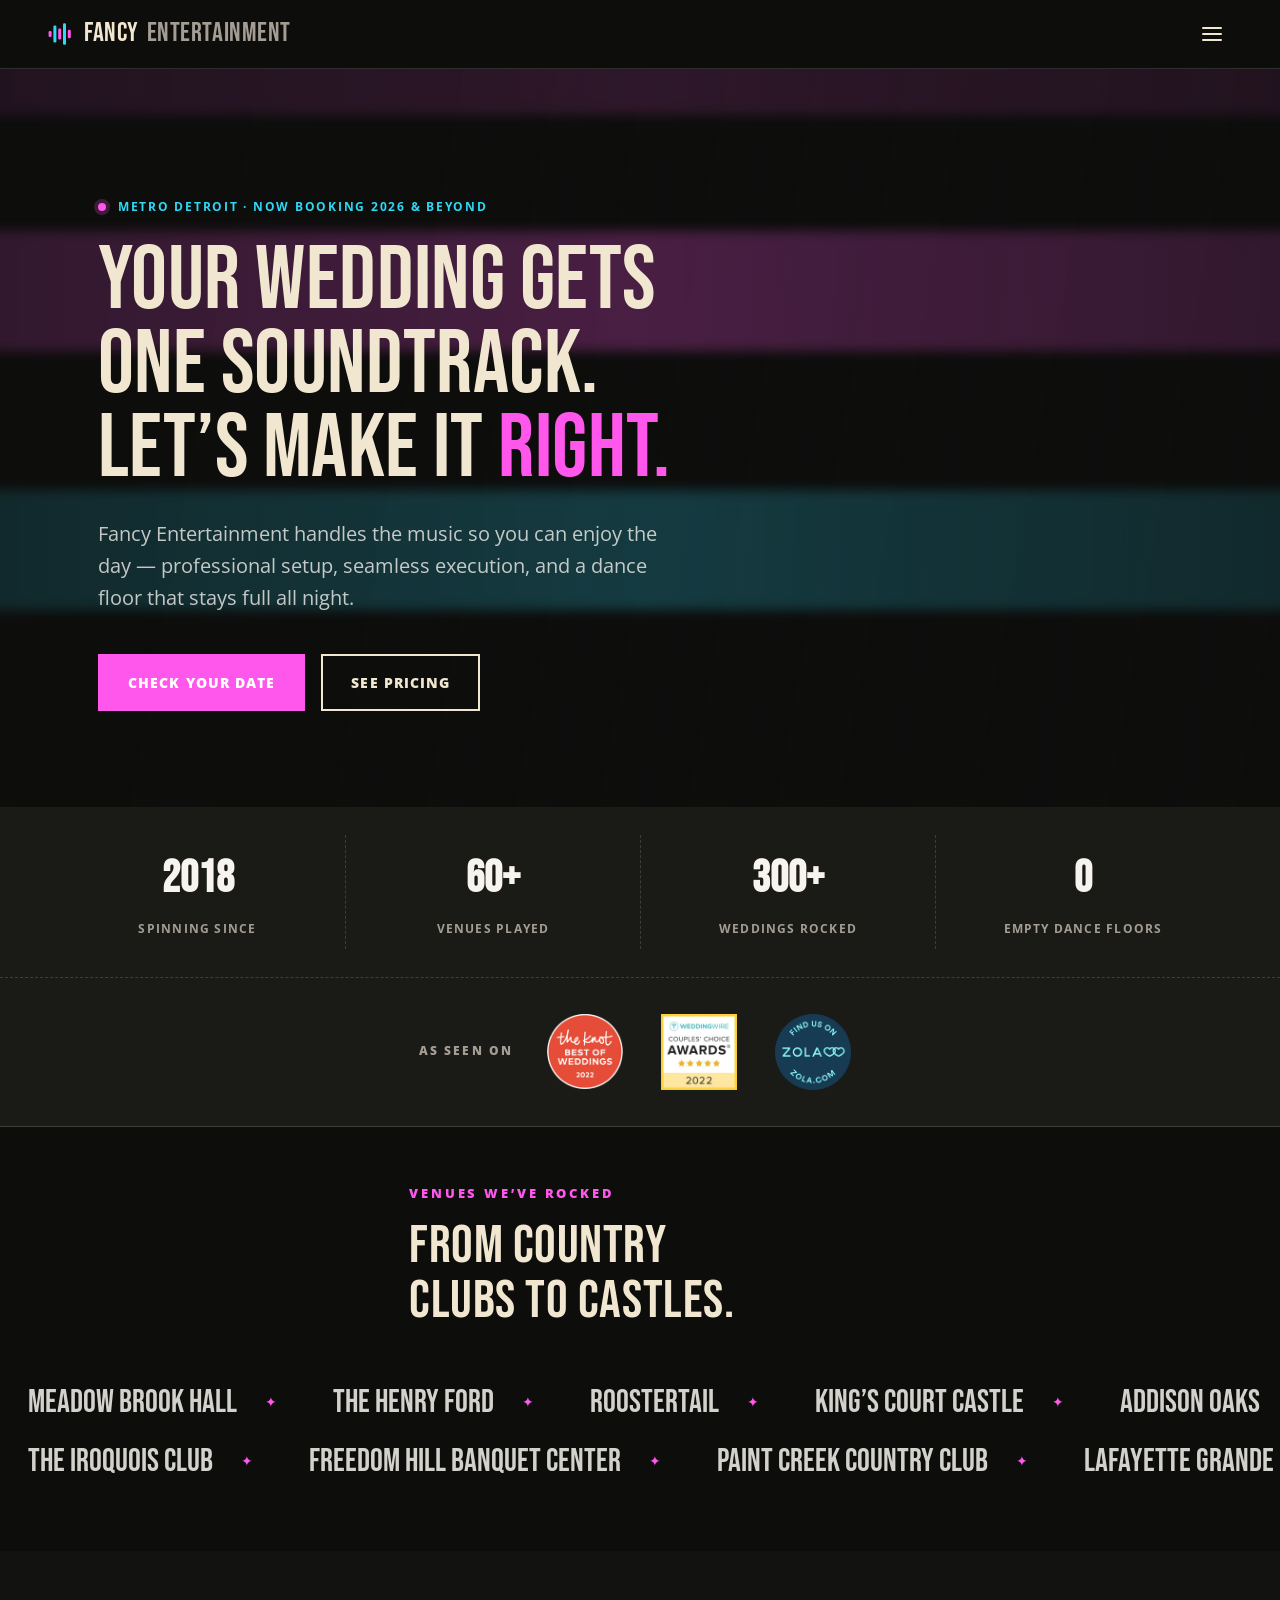
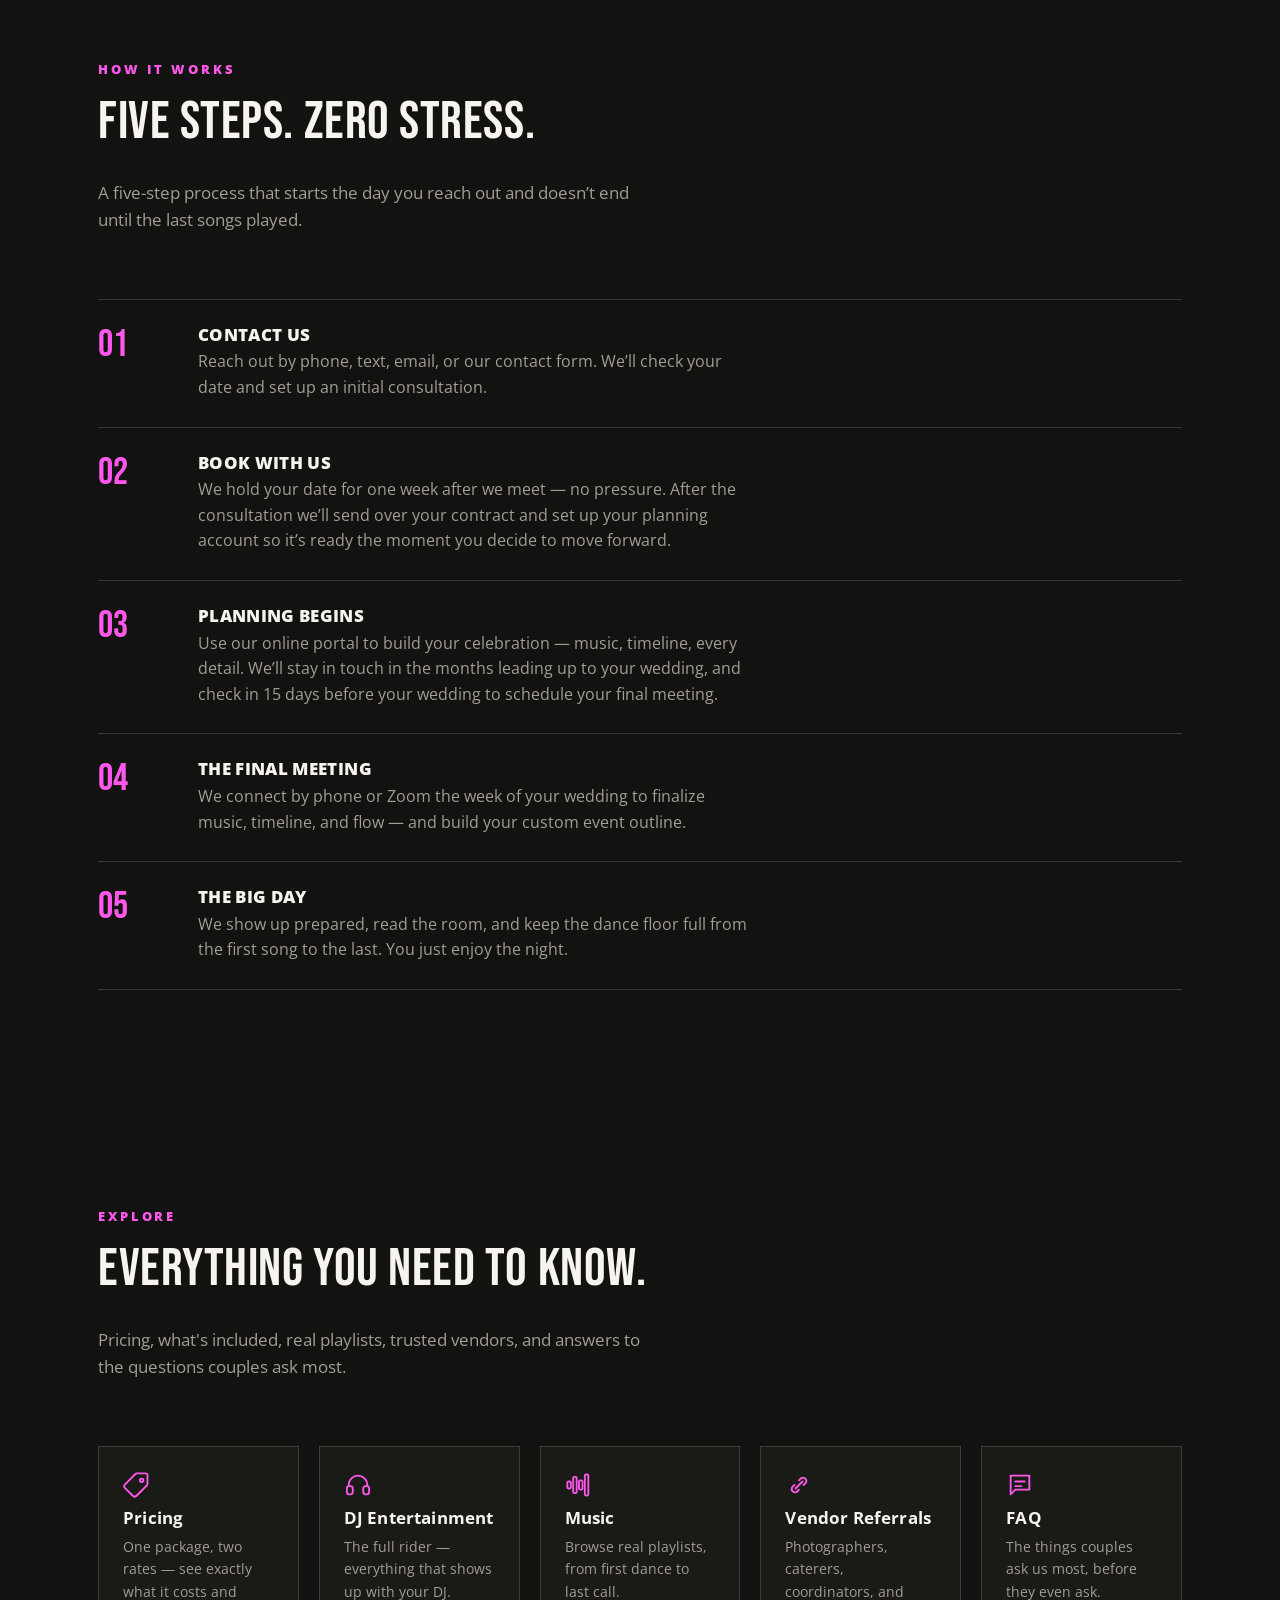
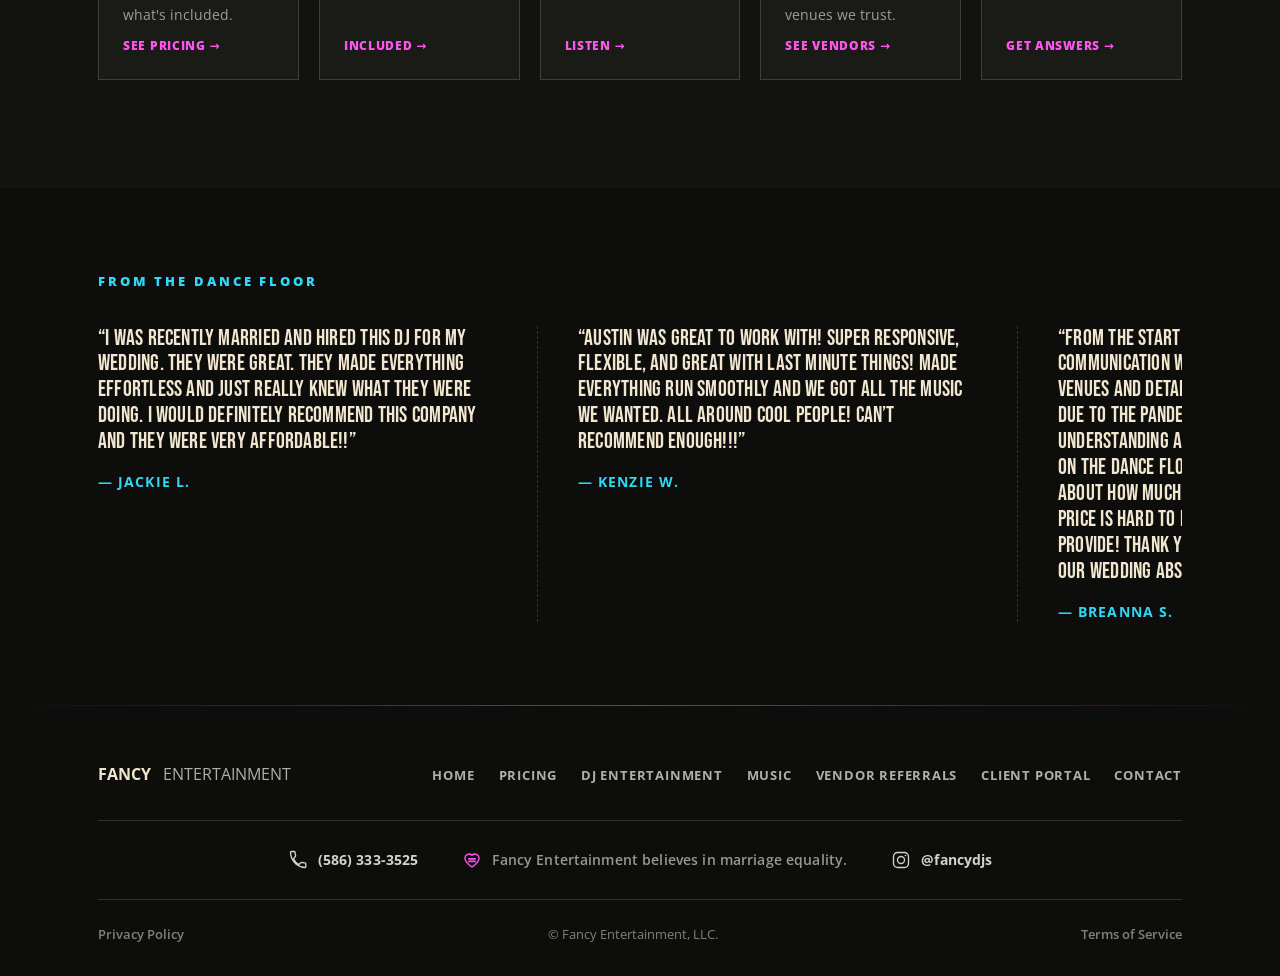
==== index.html @ b8f4b3f5 "Preload the two fonts needed for first paint PageSpeed's network dependency tree showed all 5 self-h" ====
<!DOCTYPE html>
<html lang="en">
<head>
<meta charset="UTF-8">
<meta name="viewport" content="width=device-width, initial-scale=1.0">
<title>Fancy Entertainment | Wedding DJ &amp; MC — Metro Detroit</title>
<meta name="description" content="Fancy Entertainment is a Metro Detroit wedding DJ and MC service. Insured, professional, one all-inclusive package — DJ/MC, sound, lighting, and online planning tools for your reception.">
<link rel="canonical" href="https://www.fancydjs.com/">
<link rel="icon" href="/favicon.svg" type="image/svg+xml">
<link rel="icon" href="/favicon.ico" sizes="any">
<link rel="apple-touch-icon" href="/apple-touch-icon.png">
<link rel="preload" as="font" type="font/woff2" href="/fonts/bebas-neue-400.woff2" crossorigin>
<link rel="preload" as="font" type="font/woff2" href="/fonts/open-sans-400.woff2" crossorigin>
<style>@font-face {
    font-family: 'Bebas Neue';
    font-style: normal;
    font-weight: 400;
    font-display: swap;
    src: url(/fonts/bebas-neue-400.woff2) format('woff2');
  }
  @font-face {
    font-family: 'Open Sans';
    font-style: normal;
    font-weight: 400;
    font-display: swap;
    src: url(/fonts/open-sans-400.woff2) format('woff2');
  }
  @font-face {
    font-family: 'Open Sans';
    font-style: normal;
    font-weight: 600;
    font-display: swap;
    src: url(/fonts/open-sans-600.woff2) format('woff2');
  }
  @font-face {
    font-family: 'Open Sans';
    font-style: normal;
    font-weight: 700;
    font-display: swap;
    src: url(/fonts/open-sans-700.woff2) format('woff2');
  }
  @font-face {
    font-family: 'Open Sans';
    font-style: normal;
    font-weight: 800;
    font-display: swap;
    src: url(/fonts/open-sans-800.woff2) format('woff2');
  }

  :root {
    --ink: #0d0d0c;
    --paper: #f1e6cf;
    --magenta: #ff57eb;
    --magenta-deep: #c81fb0;
    --cyan: #2fd8f5;
    --gray: #8f8a82;

    --bg: #121210;
    --bg-raised: #1a1a17;
    --fg: #f7f4ef;
    --fg-muted: #a39d94;
    --line: rgba(247,244,239,0.14);
    --card-bg: #1a1a17;
    --card-line: rgba(247,244,239,0.16);
    --tick-fg: rgba(247,244,239,0.07);

    --nav-bg: var(--ink);
    --nav-fg: var(--paper);
    --hero-bg: var(--ink);
    --hero-fg: var(--paper);

    --font-display: 'Bebas Neue', 'Arial Narrow', sans-serif;
    --font-body: 'Open Sans', system-ui, sans-serif;
  }

  * { box-sizing: border-box; }
  html, body { margin: 0; padding: 0; }
  .skip-link {
    position: absolute;
    left: -9999px;
    top: 0;
    background: var(--magenta);
    color: var(--ink);
    padding: 12px 20px;
    z-index: 999;
    font-weight: 700;
    font-size: 0.9rem;
    text-decoration: none;
  }
  .skip-link:focus {
    left: 16px;
    top: 16px;
  }
  body {
    background: var(--bg);
    color: var(--fg);
    font-family: var(--font-body);
    font-size: 16px;
    line-height: 1.6;
    -webkit-font-smoothing: antialiased;
    overflow-x: hidden;
  }
  img { max-width: 100%; display: block; }
  a { color: inherit; }
  .wrap {
    max-width: 1180px;
    margin: 0 auto;
    padding: 0 clamp(20px, 5vw, 48px);
  }
  h1, h2, h3 {
    font-family: var(--font-display);
    font-weight: 400;
    line-height: 1.02;
    letter-spacing: 0.01em;
    text-wrap: balance;
    margin: 0;
  }
  .accent {
    color: var(--magenta);
  }
  .eyebrow {
    font-family: var(--font-body);
    font-weight: 800;
    font-size: 0.82rem;
    letter-spacing: 0.22em;
    text-transform: uppercase;
    color: var(--magenta);
  }
  .eyebrow.cyan { color: var(--cyan); }
  button, .btn {
    font-family: var(--font-body);
    cursor: pointer;
  }
  .btn {
    display: inline-flex;
    align-items: center;
    justify-content: center;
    text-align: center;
    gap: 10px;
    font-weight: 800;
    font-size: 0.85rem;
    letter-spacing: 0.08em;
    text-transform: uppercase;
    text-decoration: none;
    padding: 16px 28px;
    border: 2px solid transparent;
    transition: transform 0.15s ease, background 0.15s ease, color 0.15s ease, border-color .15s ease;
  }
  .btn:focus-visible { outline: 3px solid var(--cyan); outline-offset: 3px; }
  a:focus-visible, summary:focus-visible, button:focus-visible { outline: 2px solid var(--cyan); outline-offset: 3px; border-radius: 3px; }
  .btn-solid {
    background: var(--magenta);
    color: #ffffff;
  }
  .btn-solid:hover { transform: translateY(-2px); background: var(--magenta-deep); }
  .btn-outline {
    background: transparent;
    color: var(--hero-fg);
    border-color: currentColor;
  }
  .btn-outline:hover { transform: translateY(-2px); background: var(--hero-fg); color: var(--hero-bg); }

  /* ---------- NAV ---------- */
  header.site-nav {
    position: sticky;
    top: 0;
    z-index: 50;
    background: var(--nav-bg);
    color: var(--nav-fg);
    border-bottom: 1px solid rgba(247,244,239,0.14);
  }
  .nav-inner {
    display: flex;
    align-items: center;
    justify-content: space-between;
    padding: 14px clamp(20px, 5vw, 48px);
    gap: 24px;
  }
  .logo {
    display: flex;
    align-items: center;
    gap: 12px;
    text-decoration: none;
  }
  .logo-wave { width: 24px; height: 24px; flex: none; }
  .logo-text {
    display: inline-flex;
    align-items: baseline;
    white-space: nowrap;
    font-family: var(--font-display);
    font-size: 1.7rem;
    letter-spacing: 0.02em;
    color: var(--paper);
    line-height: 1;
  }
  .logo-sub {
    font-family: var(--font-display);
    font-size: 1.7rem;
    letter-spacing: 0.02em;
    color: var(--fg-muted);
    margin-left: 8px;
  }
  .nav-links {
    display: flex;
    gap: 28px;
    list-style: none;
    margin: 0;
    padding: 0;
  }
  .nav-links a {
    display: block;
    text-align: center;
    font-size: 0.78rem;
    font-weight: 700;
    letter-spacing: 0.1em;
    text-transform: uppercase;
    text-decoration: none;
    opacity: 0.82;
    position: relative;
    padding-bottom: 4px;
  }
  .nav-links a:hover { opacity: 1; }
  .nav-links a::after {
    content: "";
    position: absolute;
    left: 0; right: 100%; bottom: -2px;
    height: 2px;
    background: var(--magenta);
    transition: right .2s ease;
  }
  .nav-links a:hover::after { right: 0; }
  .nav-links a.active { color: var(--magenta); opacity: 1; }
  .nav-links a.active::after { right: 0; }
  .nav-cta { display: none; }
  @media (min-width: 1360px) { .nav-cta { display: inline-flex; } }
  .nav-links { display: none; }
  @media (min-width: 1360px) { .nav-links { display: flex; } }

  .mobile-nav { }
  @media (min-width: 1360px) { .mobile-nav { display: none; } }
  .mobile-nav-toggle {
    display: flex;
    align-items: center;
    justify-content: center;
    width: 40px;
    height: 40px;
    cursor: pointer;
    list-style: none;
    color: var(--nav-fg);
  }
  .mobile-nav-toggle::-webkit-details-marker { display: none; }
  .mobile-nav-toggle svg { width: 24px; height: 24px; }
  .mobile-nav-panel {
    position: absolute;
    top: calc(100% + 1px);
    right: 0;
    left: 0;
    background: var(--ink);
    border-bottom: 1px solid rgba(247,244,239,0.14);
    padding: 8px clamp(20px, 5vw, 48px) 24px;
    display: flex;
    flex-direction: column;
    gap: 4px;
  }
  .mobile-nav-panel ul {
    list-style: none;
    margin: 0;
    padding: 0;
    display: flex;
    flex-direction: column;
  }
  .mobile-nav-panel li a {
    display: block;
    padding: 14px 0;
    font-size: 0.9rem;
    font-weight: 700;
    letter-spacing: 0.06em;
    text-transform: uppercase;
    text-decoration: none;
    color: var(--paper);
    border-bottom: 1px solid rgba(247,244,239,0.1);
  }
  .mobile-nav-panel li a.active { color: var(--magenta); }
  .mobile-nav-panel .btn { margin-top: 16px; align-self: flex-start; }


  /* ---------- HERO ---------- */
  .hero {
    position: relative;
    background: var(--hero-bg);
    color: var(--hero-fg);
    overflow: hidden;
    padding: clamp(64px, 12vw, 128px) 0 clamp(56px, 9vw, 96px);
  }
  .hero-media {
    position: absolute;
    inset: 0;
    z-index: 0;
    overflow: hidden;
  }
  .hero-media video {
    width: 100%;
    height: 100%;
    object-fit: cover;
    filter: saturate(0.85) brightness(0.72);
  }
  .hero-scrim {
    position: absolute;
    inset: 0;
    background:
      linear-gradient(100deg, rgba(13,13,12,0.94) 8%, rgba(13,13,12,0.8) 34%, rgba(13,13,12,0.4) 66%, rgba(13,13,12,0.68) 100%),
      linear-gradient(0deg, rgba(13,13,12,0.75), transparent 40%);
  }
  .beam-field {
    position: absolute;
    inset: -20% -10%;
    pointer-events: none;
    z-index: 1;
    opacity: 0.45;
  }
  .beam {
    position: absolute;
    width: 220%;
    height: 120px;
    left: -60%;
    top: 30%;
    filter: blur(6px);
    mix-blend-mode: screen;
    transform-origin: center;
  }
  .beam.b1 {
    background: linear-gradient(90deg, transparent, rgba(255,87,235,0.55), transparent);
    animation: sweep1 14s ease-in-out infinite;
  }
  .beam.b2 {
    top: 55%;
    background: linear-gradient(90deg, transparent, rgba(47,216,245,0.5), transparent);
    animation: sweep2 18s ease-in-out infinite;
  }
  .beam.b3 {
    top: 10%;
    height: 90px;
    background: linear-gradient(90deg, transparent, rgba(255,87,235,0.3), transparent);
    animation: sweep1 22s ease-in-out infinite reverse;
  }
  @keyframes sweep1 {
    0%, 100% { transform: rotate(-8deg) translateY(0); }
    50% { transform: rotate(6deg) translateY(30px); }
  }
  @keyframes sweep2 {
    0%, 100% { transform: rotate(10deg) translateY(0); }
    50% { transform: rotate(-6deg) translateY(-24px); }
  }
  @media (prefers-reduced-motion: reduce) {
    .beam { animation: none !important; }
  }
  .hero-inner { position: relative; z-index: 2; }
  .hero-kicker {
    display: flex;
    align-items: center;
    gap: 12px;
    margin-bottom: 22px;
    font-size: 0.78rem;
    font-weight: 700;
    letter-spacing: 0.14em;
    text-transform: uppercase;
    color: var(--cyan);
  }
  .hero-kicker .dot {
    width: 8px; height: 8px; border-radius: 50%;
    background: var(--magenta);
    box-shadow: 0 0 0 4px rgba(255,87,235,0.2);
  }
  .hero h1 {
    font-size: clamp(2.6rem, 7vw, 5.6rem);
    line-height: 0.94;
    max-width: 19ch;
    letter-spacing: 0.005em;
  }
  .hero p.lede {
    max-width: 52ch;
    margin-top: 26px;
    font-size: clamp(1.05rem, 2vw, 1.25rem);
    color: rgba(247,244,239,0.78);
  }
  .hero-byline {
    margin-top: 18px;
    font-size: 0.95rem;
    color: rgba(247,244,239,0.6);
  }
  .hero-actions {
    display: flex;
    flex-wrap: wrap;
    gap: 16px;
    margin-top: 40px;
  }

  /* ---------- TICKET STAT STRIP ---------- */
  .stat-strip {
    background: var(--card-bg);
    border-bottom: 1px dashed var(--card-line);
  }
  .stat-row {
    display: grid;
    grid-template-columns: repeat(4, 1fr);
    padding: 28px 0;
  }
  @media (max-width: 640px) {
    .stat-row { grid-template-columns: repeat(2, 1fr); row-gap: 24px; }
    .stat:nth-child(odd) { border-left: none; }
    .stat:nth-child(even) { border-left: 1px dashed var(--card-line); }
  }
  .stat {
    padding: 8px 24px;
    border-left: 1px dashed var(--card-line);
    text-align: center;
  }
  .stat:first-child { border-left: none; }
  .stat b {
    display: block;
    font-family: var(--font-display);
    font-size: clamp(2rem, 4vw, 2.8rem);
    color: var(--fg);
  }
  .stat span {
    font-size: 0.76rem;
    letter-spacing: 0.1em;
    text-transform: uppercase;
    color: var(--fg-muted);
    font-weight: 700;
  }

  .as-seen-on { background: var(--bg-raised, var(--bg)); border-bottom: 1px solid var(--card-line); }
  .aso-inner {
    display: flex;
    flex-wrap: wrap;
    align-items: center;
    justify-content: center;
    gap: 24px;
    padding: 26px 0;
  }
  .aso-label {
    font-size: 0.72rem;
    font-weight: 800;
    letter-spacing: 0.18em;
    text-transform: uppercase;
    color: var(--fg-muted);
  }
  .aso-badges { display: flex; align-items: center; gap: 18px; flex-wrap: wrap; }
  .badge-slot {
    width: 96px;
    height: 96px;
    border-radius: 10px;
    display: flex;
    align-items: center;
    justify-content: center;
    text-align: center;
    padding: 10px;
    overflow: hidden;
  }
  .badge-slot span {
    font-size: 0.62rem;
    line-height: 1.35;
    font-weight: 700;
    letter-spacing: 0.02em;
    text-transform: uppercase;
    color: var(--fg-muted);
  }
  .badge-slot img { max-width: 100%; max-height: 100%; object-fit: contain; }
  .badge-slot-round { border-radius: 50%; }

  /* ---------- SECTION GENERIC ---------- */
  section { padding: clamp(64px, 10vw, 108px) 0; }
  .section-head {
    display: flex;
    flex-direction: column;
    gap: 14px;
    max-width: 62ch;
    margin-bottom: 48px;
  }
  .section-head h2 {
    font-size: clamp(2.2rem, 5vw, 3.4rem);
  }
  .section-head p { color: var(--fg-muted); font-size: 1.05rem; max-width: 55ch; }

  /* ---------- RIDER / INCLUDED ---------- */
  .rider {
    background: var(--bg-raised, var(--bg));
  }
  .theme-cards {
    display: grid;
    grid-template-columns: 1fr 1fr;
    gap: 20px;
  }
  @media (max-width: 640px) {
    .theme-cards { grid-template-columns: 1fr; }
  }
  .theme-card {
    background: var(--card-bg);
    border: 1px solid var(--card-line);
    padding: 28px;
  }
  .theme-card .tc-label {
    display: block;
    font-size: 0.75rem;
    letter-spacing: 0.12em;
    text-transform: uppercase;
    color: var(--fg-muted);
    font-weight: 700;
    margin-bottom: 18px;
  }
  .theme-card ul { list-style: none; margin: 0; padding: 0; display: flex; flex-direction: column; gap: 20px; }
  .theme-card li { display: flex; gap: 14px; }
  .theme-card li svg { flex: none; width: 22px; height: 22px; color: var(--magenta); margin-top: 2px; }
  .theme-card li h4 { font-size: 0.95rem; font-weight: 700; margin: 0 0 4px; color: var(--fg); font-family: var(--font-body); }
  .theme-card li p { font-size: 0.85rem; color: var(--fg-muted); margin: 0; line-height: 1.5; }

  /* ---------- VENDOR DIRECTORY ---------- */
  .vendor-directory {
    border-top: 1px solid var(--card-line);
  }
  .vd-row {
    display: grid;
    grid-template-columns: 1fr;
    gap: 10px;
    padding: 22px 0;
    border-bottom: 1px solid var(--card-line);
  }
  @media (min-width: 640px) {
    .vd-row { grid-template-columns: 200px 1fr; gap: 24px; align-items: start; }
  }
  .vd-category {
    display: flex;
    align-items: center;
    gap: 10px;
    font-size: 0.76rem;
    font-weight: 800;
    letter-spacing: 0.1em;
    text-transform: uppercase;
    color: var(--fg-muted);
  }
  .vd-category svg { flex: none; width: 20px; height: 20px; }
  .vd-names { display: grid; grid-template-columns: 1fr; gap: 10px; }
  @media (min-width: 900px) { .vd-names { grid-template-columns: repeat(2, 1fr); } }
  .vd-card {
    display: flex;
    flex-direction: column;
    gap: 4px;
    border: 1px solid var(--card-line);
    background: var(--card-bg);
    padding: 14px 16px;
    text-decoration: none;
    color: inherit;
    transition: border-color 0.15s ease, transform 0.15s ease;
  }
  .vd-card:hover { border-color: var(--magenta); transform: translateY(-2px); }
  .vd-name { font-weight: 700; font-size: 0.92rem; color: var(--fg); }
  .vd-card:hover .vd-name { color: var(--magenta); }
  .vd-desc { font-size: 0.82rem; color: var(--fg-muted); line-height: 1.5; }
  .vd-chip-muted { color: var(--fg-muted); font-weight: 400; border-style: dashed; }
  aa.vd-row-open .vd-category { color: var(--magenta); }
  .vd-chip-open {
    border-style: dashed;
    border-color: var(--magenta);
    color: var(--magenta);
    background: transparent;
    font-weight: 700;
  }

  /* ---------- TESTIMONIAL ---------- */
  .testimonial {
    background: var(--ink);
    color: var(--paper);
    position: relative;
    padding: clamp(48px, 7vw, 80px) 0;
  }
  .testimonial::after {
    content: '';
    position: absolute;
    bottom: 0;
    left: 0;
    right: 0;
    height: 1px;
    background: linear-gradient(90deg, transparent, rgba(255,87,235,0.5), transparent);
  }
  .testimonial-wrap {
    overflow: hidden;
    margin-top: 28px;
    padding-top: 4px;
    padding-bottom: 4px;
  }
  .testimonial-track {
    display: flex;
    align-items: stretch;
    gap: 0;
    width: max-content;
    animation: testimonialScroll 120s linear infinite;
  }
  .testimonial-wrap.paused .testimonial-track { animation-play-state: paused; }
  @keyframes testimonialScroll {
    from { transform: translateX(0); }
    to { transform: translateX(-50%); }
  }
  .testimonial-card {
    flex: none;
    box-sizing: border-box;
    width: 440px;
    padding-right: 40px;
    margin-right: 40px;
    border-right: 1px dashed rgba(247,244,239,0.16);
  }
  .testimonial-card blockquote {
    margin: 0;
    font-family: var(--font-display);
    font-size: clamp(1.05rem, 1.8vw, 1.35rem);
    line-height: 1.2;
    letter-spacing: 0.01em;
    color: var(--paper);
    display: -webkit-box;
    -webkit-box-orient: vertical;
    -webkit-line-clamp: 10;
    overflow: hidden;
  }
  .testimonial-card cite {
    display: block;
    margin-top: 16px;
    font-style: normal;
    font-weight: 700;
    letter-spacing: 0.08em;
    text-transform: uppercase;
    font-size: 0.85rem;
    color: var(--cyan);
  }

  /* ---------- PRICING PANEL ---------- */
  .year-cards {
    display: grid;
    grid-template-columns: 1fr 1fr;
    gap: 20px;
    margin-bottom: 24px;
  }
  @media (max-width: 640px) {
    .year-cards { grid-template-columns: 1fr; }
  }
  .year-card {
    background: var(--card-bg);
    border: 1px solid var(--card-line);
    padding: 28px;
  }
  .year-card-featured { border-color: var(--magenta); }
  .yc-year {
    display: block;
    font-size: 0.78rem;
    letter-spacing: 0.1em;
    text-transform: uppercase;
    color: var(--fg-muted);
    font-weight: 700;
  }
  .yc-price {
    display: block;
    font-family: var(--font-display);
    font-size: 2.6rem;
    color: var(--fg);
    margin: 8px 0 18px;
  }
  .year-card ul { list-style: none; margin: 0; padding: 0; display: flex; flex-direction: column; gap: 10px; }
  .year-card li { font-size: 0.92rem; padding-left: 20px; position: relative; }
  .year-card li::before {
    content: "";
    position: absolute; left: 0; top: 8px;
    width: 7px; height: 7px;
    background: var(--magenta);
  }
  .rate-note { text-align: center; margin: 0 0 24px; font-size: 0.82rem; color: var(--fg-muted); }
  .lock-callout {
    background: var(--ink);
    color: rgba(247,244,239,0.85);
    padding: 18px 24px;
    text-align: center;
    font-size: 0.95rem;
    margin-bottom: 24px;
  }
  .lock-callout strong {
    color: var(--magenta);
    font-family: var(--font-display);
    font-size: 1.15rem;
    font-weight: 400;
    letter-spacing: 0.02em;
  }
  .addons-chips {
    display: flex;
    gap: 16px;
    flex-wrap: wrap;
    justify-content: center;
  }
  .addon-chip {
    display: flex;
    flex-direction: column;
    gap: 4px;
    background: var(--card-bg);
    border: 1px solid var(--card-line);
    padding: 14px 20px;
    max-width: 340px;
  }
  .addon-chip-title { font-size: 0.9rem; font-weight: 700; }
  .addon-chip-title b { color: var(--magenta); font-family: var(--font-display); font-weight: 400; font-size: 1.05rem; }
  .addon-chip-desc { font-size: 0.8rem; color: var(--fg-muted); line-height: 1.4; }

  /* ---------- HOW IT WORKS ---------- */
  .timeline { display: flex; flex-direction: column; }
  .tl-item {
    display: grid;
    grid-template-columns: 80px 1fr;
    gap: 20px;
    padding: 26px 0;
    border-top: 1px solid var(--card-line);
  }
  .tl-item:last-child { border-bottom: 1px solid var(--card-line); }
  .tl-num {
    font-family: var(--font-display);
    font-size: 2.4rem;
    color: var(--magenta);
    line-height: 1;
  }
  .tl-body h3 { font-family: var(--font-body); font-weight: 800; font-size: 1.08rem; margin-bottom: 6px; text-transform: uppercase; letter-spacing: 0.02em; }
  .tl-body p { margin: 0; color: var(--fg-muted); max-width: 62ch; }

  /* ---------- VENUE TICKER ---------- */
  .ticker-section { background: var(--ink); color: var(--paper); overflow: hidden; padding: 56px 0; }
  .ticker-section .section-head { color: var(--paper); }
  .ticker-section .section-head p { color: rgba(247,244,239,0.6); }
  .ticker-row { display: flex; white-space: nowrap; }
  .ticker-track {
    display: flex;
    gap: 0;
    animation: scrollLeft 60s linear infinite;
  }
  .ticker-row.reverse .ticker-track { animation: scrollRight 70s linear infinite; }
  .ticker-track span {
    font-family: var(--font-display);
    font-size: clamp(1.3rem, 3vw, 2rem);
    padding: 0 28px;
    display: inline-flex;
    align-items: center;
    gap: 28px;
    color: rgba(247,244,239,0.85);
  }
  .ticker-track span::after {
    content: "\2726";
    color: var(--magenta);
    font-size: 0.9rem;
  }
  @keyframes scrollLeft {
    from { transform: translateX(0); }
    to { transform: translateX(-20%); }
  }
  @keyframes scrollRight {
    from { transform: translateX(-20%); }
    to { transform: translateX(0); }
  }
  @media (prefers-reduced-motion: reduce) {
    .ticker-track { animation: none; }
  }
  .ticker-row { margin-bottom: 8px; }

  /* ---------- MUSIC CRATE ---------- */
  .crate-wrap {
    overflow: hidden;
    margin-top: 24px;
    padding-top: 8px;
  }
  .crate-track {
    display: flex;
    gap: 20px;
    width: max-content;
    animation: crateScroll 90s linear infinite;
  }
  .crate-wrap.paused .crate-track { animation-play-state: paused; }
  @keyframes crateScroll {
    from { transform: translateX(0); }
    to { transform: translateX(-50%); }
  }
  .sleeve {
    flex: none;
    width: 200px;
    background: var(--card-bg);
    border: 1px solid var(--card-line);
    padding: 20px;
    text-decoration: none;
    color: inherit;
    display: block;
    text-align: center;
    transition: border-color 0.15s ease, transform 0.15s ease;
  }
  .sleeve:hover { border-color: var(--magenta); transform: translateY(-4px); }
  .sleeve-art {
    width: 100%;
    aspect-ratio: 1;
    background: linear-gradient(135deg, var(--magenta), var(--cyan));
    margin-bottom: 14px;
    display: flex;
    align-items: center;
    justify-content: center;
    overflow: hidden;
  }
  .sleeve-art svg { width: 34px; height: 34px; color: rgba(13,13,12,0.55); }
  .sleeve-art img { width: 100%; height: 100%; object-fit: cover; display: block; }
  .crate-more {
    display: block;
    text-align: center;
    margin-top: 20px;
    font-size: 0.78rem;
    font-weight: 800;
    letter-spacing: 0.08em;
    text-transform: uppercase;
    text-decoration: none;
    color: var(--fg-muted);
  }
  .crate-more:hover { color: var(--magenta); }
  .sleeve-listen {
    display: block;
    text-align: center;
    font-size: 0.72rem;
    font-weight: 800;
    letter-spacing: 0.08em;
    text-transform: uppercase;
    color: var(--magenta);
  }

  .vendor-chips {
    display: flex;
    flex-wrap: wrap;
    gap: 12px;
    margin-top: 8px;
  }
  .vendor-chips span {
    border: 1px solid var(--card-line);
    padding: 8px 16px;
    font-size: 0.82rem;
    font-weight: 700;
    letter-spacing: 0.03em;
    text-transform: uppercase;
    color: var(--fg-muted);
  }

  /* ---------- FAQ ---------- */
  .faq-list { border-top: 1px solid var(--card-line); }
  .faq-item { border-bottom: 1px solid var(--card-line); }
  .faq-item summary {
    display: flex;
    align-items: center;
    gap: 16px;
    padding: 20px 4px;
    cursor: pointer;
    list-style: none;
    font-family: var(--font-body);
    font-weight: 700;
    font-size: 1rem;
  }
  .faq-item summary::-webkit-details-marker { display: none; }
  .faq-chevron {
    flex: none;
    width: 16px;
    height: 16px;
    margin-left: auto;
    color: var(--fg-muted);
    transition: transform 0.2s ease;
  }
  .faq-item[open] .faq-chevron { transform: rotate(180deg); color: var(--magenta); }
  .faq-body {
    padding: 0 4px 22px;
    color: var(--fg-muted);
    font-size: 0.94rem;
    max-width: 68ch;
  }

  /* ---------- CONTACT FORM (Dubsado embed) ---------- */
  .dubsado-embed {
    max-width: 640px;
  }
  .dubsado-embed iframe {
    display: block;
    border: none;
  }

  /* ---------- FOOTER ---------- */
  footer {
    background: var(--ink);
    color: rgba(247,244,239,0.7);
    padding: 56px 0 32px;
  }
  .footer-top {
    display: flex;
    flex-wrap: wrap;
    justify-content: space-between;
    gap: 32px;
    padding-bottom: 32px;
    border-bottom: 1px solid rgba(247,244,239,0.14);
  }
  .footer-top .logo b { color: var(--paper); }
  .footer-links { display: flex; gap: 24px; flex-wrap: wrap; list-style: none; margin: 0; padding: 0; }
  .footer-links a { font-size: 0.82rem; font-weight: 700; letter-spacing: 0.06em; text-transform: uppercase; text-decoration: none; color: rgba(247,244,239,0.7); }
  .footer-links a:hover { color: var(--magenta); }
  .footer-info-bar {
    display: flex;
    flex-direction: row;
    justify-content: center;
    align-items: center;
    gap: 20px 44px;
    padding: 28px 0;
    border-bottom: 1px solid rgba(247,244,239,0.14);
  }
  @media (max-width: 700px) {
    .footer-info-bar { flex-direction: column; }
  }
  .fi-item {
    display: flex;
    align-items: center;
    gap: 10px;
    font-size: 0.85rem;
    font-weight: 700;
    letter-spacing: 0.01em;
    text-decoration: none;
    color: rgba(247,244,239,0.85);
    white-space: nowrap;
  }
  .fi-item svg { flex: none; width: 20px; height: 20px; }
  a.fi-item:hover { color: var(--magenta); }
  .fi-pride {
    color: rgba(247,244,239,0.6);
    font-weight: 600;
    white-space: nowrap;
  }
  @media (max-width: 700px) {
    .fi-pride { white-space: normal; }
  }
  .fi-pride svg { color: var(--magenta); }
  .footer-bottom {
    display: flex;
    flex-direction: row;
    align-items: center;
    justify-content: space-between;
    gap: 12px 24px;
    padding-top: 24px;
    font-size: 0.8rem;
    color: rgba(247,244,239,0.5);
    text-align: center;
  }
  @media (max-width: 500px) {
    .footer-bottom { flex-direction: column; }
  }
  .footer-bottom p { margin: 0 auto; }
  .footer-bottom a {
    text-decoration: none;
    color: rgba(247,244,239,0.5);
    font-weight: 600;
  }
  .footer-bottom a:hover { color: var(--magenta); }

  ::selection { background: var(--magenta); color: #fff; }

  /* ---------- EXPLORE GRID (home) ---------- */
  .explore-grid {
    display: grid;
    grid-template-columns: 1fr;
    gap: 20px;
  }
  @media (min-width: 720px) { .explore-grid { grid-template-columns: repeat(3, 1fr); } }
  @media (min-width: 1000px) { .explore-grid { grid-template-columns: repeat(5, 1fr); } }
  .explore-card {
    display: flex;
    flex-direction: column;
    gap: 10px;
    background: var(--card-bg);
    border: 1px solid var(--card-line);
    padding: 24px;
    text-decoration: none;
    color: inherit;
    transition: border-color 0.15s ease, transform 0.15s ease;
  }
  .explore-card:hover { border-color: var(--magenta); transform: translateY(-4px); }
  .explore-card svg { width: 28px; height: 28px; color: var(--magenta); }
  .explore-card h3 { font-family: var(--font-body); font-weight: 700; font-size: 1.05rem; }
  .explore-card p { color: var(--fg-muted); font-size: 0.88rem; margin: 0; flex: 1; }
  .explore-arrow { font-size: 0.74rem; font-weight: 800; letter-spacing: 0.06em; text-transform: uppercase; color: var(--magenta); white-space: nowrap; }

  /* ---------- LEGAL PAGES ---------- */
  .legal-content { max-width: 68ch; }
  .legal-content h3 { font-size: 1.4rem; margin: 40px 0 12px; }
  .legal-content h3:first-child { margin-top: 0; }
  .legal-content p { color: var(--fg-muted); font-size: 1rem; line-height: 1.7; margin: 0 0 16px; }
  .legal-content ul { color: var(--fg-muted); font-size: 1rem; line-height: 1.7; padding-left: 20px; margin: 0 0 16px; }
  .legal-content li { margin-bottom: 6px; }

  /* ---------- CONTACT (centered) ---------- */
  #contact .section-head { align-items: center; text-align: center; margin-left: auto; margin-right: auto; }
  #contact .dubsado-embed { margin-left: auto; margin-right: auto; }

  /* ---------- 404 (centered) ---------- */
  #not-found { padding: clamp(100px, 16vw, 180px) 0; }
  #not-found .section-head { align-items: center; text-align: center; margin-left: auto; margin-right: auto; max-width: 56ch; }
  #not-found .hero-actions { justify-content: center; }

  /* ---------- STICKY MOBILE CTA ---------- */
  .sticky-mobile-cta { display: none; }
  @media (max-width: 640px) {
    .sticky-mobile-cta {
      display: flex;
      align-items: center;
      justify-content: center;
      position: fixed;
      left: 0;
      right: 0;
      bottom: 0;
      z-index: 60;
      background: var(--magenta);
      color: #ffffff;
      text-decoration: none;
      font-weight: 800;
      font-size: 0.85rem;
      letter-spacing: 0.08em;
      text-transform: uppercase;
      padding: 16px 20px calc(16px + env(safe-area-inset-bottom));
      box-shadow: 0 -4px 16px rgba(13,13,12,0.18);
    }
    .sticky-mobile-cta + footer { padding-bottom: calc(72px + env(safe-area-inset-bottom)); }
  }</style>
<meta property="og:type" content="website">
<meta property="og:site_name" content="Fancy Entertainment">
<meta property="og:title" content="Fancy Entertainment | Wedding DJ &amp; MC — Metro Detroit">
<meta property="og:description" content="Fancy Entertainment is a Metro Detroit wedding DJ and MC service. Insured, professional, one all-inclusive package — DJ/MC, sound, lighting, and online planning tools for your reception.">
<meta property="og:url" content="https://www.fancydjs.com/">
<meta property="og:image" content="https://www.fancydjs.com/images/og-image.jpg">
<meta name="twitter:card" content="summary_large_image">
<meta name="twitter:title" content="Fancy Entertainment | Wedding DJ &amp; MC — Metro Detroit">
<meta name="twitter:description" content="Fancy Entertainment is a Metro Detroit wedding DJ and MC service. Insured, professional, one all-inclusive package — DJ/MC, sound, lighting, and online planning tools for your reception.">
<meta name="twitter:image" content="https://www.fancydjs.com/images/og-image.jpg">
<script async src="https://www.googletagmanager.com/gtag/js?id=G-C7B83X2B8D"></script>
<script>
  window.dataLayer = window.dataLayer || [];
  function gtag(){dataLayer.push(arguments);}
  gtag('js', new Date());
  gtag('config', 'G-C7B83X2B8D');
</script>
<script type="application/ld+json">
{
  "@context": "https://schema.org",
  "@type": "LocalBusiness",
  "name": "Fancy Entertainment",
  "description": "Wedding DJ and MC services serving Metro Detroit couples since 2018.",
  "areaServed": ["Metro Detroit, MI", "Rochester, MI", "Troy, MI", "Novi, MI", "Birmingham, MI", "Sterling Heights, MI", "Clarkston, MI", "Livonia, MI", "Southfield, MI", "Lansing, MI", "Ann Arbor, MI"],
  "telephone": "+1-586-333-3525",
  "email": "info@fancydjs.com",
  "url": "https://www.fancydjs.com",
  "sameAs": ["https://instagram.com/fancydjs"],
  "priceRange": "$1,100-$1,200",
  "makesOffer": [
    {
      "@type": "Offer",
      "name": "Wedding DJ Entertainment — 2026",
      "price": "1100",
      "priceCurrency": "USD",
      "description": "6-hour wedding reception with DJ/MC, full sound system, dance floor lighting, and online event planner."
    },
    {
      "@type": "Offer",
      "name": "Wedding DJ Entertainment — 2027",
      "price": "1200",
      "priceCurrency": "USD",
      "description": "6-hour wedding reception with DJ/MC, full sound system, dance floor lighting, and online event planner."
    }
  ],
  "aggregateRating": {
    "@type": "AggregateRating",
    "ratingValue": "5",
    "bestRating": "5",
    "reviewCount": "13"
  },
  "review": [
    {
      "@type": "Review",
      "author": { "@type": "Person", "name": "Jackie L." },
      "datePublished": "2021-10-11",
      "reviewBody": "I was recently married and hired this dj for my wedding. They were great. They made everything effortless and just really knew what they were doing. I would definitely recommend this company and they were very affordable!!"
    },
    {
      "@type": "Review",
      "author": { "@type": "Person", "name": "Kenzie W." },
      "datePublished": "2021-09-01",
      "reviewBody": "Austin was great to work with! Super responsive, flexible, and great with last minute things! Made everything run smoothly and we got all the music we wanted. All around cool people! Can't recommend enough!!!"
    },
    {
      "@type": "Review",
      "author": { "@type": "Person", "name": "Breanna S." },
      "datePublished": "2021-09-01",
      "reviewBody": "From the start Fancy Entertainment's communication was top notch! We had to switch venues and details two months before our wedding due to the pandemic and they were so understanding and accommodating! They had people on the dance floor all night and everyone raved about how much fun they had at our wedding! The price is hard to beat for the quality of service they provide! Thank you Fancy Entertainment for making our wedding absolutely perfect!"
    },
    {
      "@type": "Review",
      "author": { "@type": "Person", "name": "Taylor W." },
      "datePublished": "2019-09-26",
      "reviewBody": "Austin did a fantastic job as our DJ. All of the equipment was top notch and he also made sure to cover all of our wants and needs. He also handled our Ceremony music etc. The price was incredibly fair and we really got our money's worth. I highly recommend Fancy Entertainment, they just made everything easy and our day was seamlessly perfect."
    },
    {
      "@type": "Review",
      "author": { "@type": "Person", "name": "Ryan" },
      "reviewBody": "My wife and I hired Fancy Entertainment to handle the music for our ceremony and reception. Austin went above and beyond our expectations to make sure that our night went smoothly! He was in constant communication with us throughout the night and made sure all of our needs were met the whole night! All of our guests commented on how great our DJ was!"
    },
    {
      "@type": "Review",
      "author": { "@type": "Person", "name": "Olivia" },
      "reviewBody": "DJ Austin went above and beyond. We had a last minute change to the ceremony music and he was able to step in to get everything sorted out quickly. I can't recommend him enough!"
    },
    {
      "@type": "Review",
      "author": { "@type": "Person", "name": "Morgan B." },
      "datePublished": "2021",
      "reviewBody": "He read the crowd and the dance floor was full all night! Worth every penny."
    }
  ]
}
</script>
</head>
<body>
<a class="skip-link" href="#top">Skip to content</a>
<header class="site-nav">
  <div class="nav-inner">
    <a class="logo" href="/">
      <svg class="logo-wave" viewBox="0 0 40 40" aria-hidden="true">
        <rect x="1" y="15" width="5" height="10" rx="2" fill="var(--magenta)"/>
        <rect x="9" y="6" width="5" height="28" rx="2" fill="var(--cyan)"/>
        <rect x="17" y="11" width="5" height="18" rx="2" fill="var(--magenta)"/>
        <rect x="25" y="2" width="5" height="36" rx="2" fill="var(--cyan)"/>
        <rect x="33" y="13" width="5" height="14" rx="2" fill="var(--magenta)"/>
      </svg>
      <span class="logo-text">FANCY <span class="logo-sub">ENTERTAINMENT</span></span>
    </a>
    <nav>
      <ul class="nav-links">
        <li><a href="/pricing">Pricing</a></li>
        <li><a href="/dj-entertainment">DJ Entertainment</a></li>
        <li><a href="/music">Music</a></li>
        <li><a href="/vendor-referrals">Vendors</a></li>
        <li><a href="/faq">FAQ</a></li>
        <li><a href="/client-portal">Client Portal</a></li>
        <li><a href="/contact">Contact</a></li>
      </ul>
    </nav>
    <a class="btn btn-solid nav-cta" href="/contact" data-ga-cta="check_your_date" data-ga-location="nav">Check Your Date</a>
    <details class="mobile-nav">
      <summary class="mobile-nav-toggle" aria-label="Menu">
        <svg viewBox="0 0 24 24" fill="none" stroke="currentColor" stroke-width="2" stroke-linecap="round"><line x1="3" y1="6" x2="21" y2="6"/><line x1="3" y1="12" x2="21" y2="12"/><line x1="3" y1="18" x2="21" y2="18"/></svg>
      </summary>
      <div class="mobile-nav-panel">
        <ul>
          <li><a href="/pricing">Pricing</a></li>
          <li><a href="/dj-entertainment">DJ Entertainment</a></li>
          <li><a href="/music">Music</a></li>
          <li><a href="/vendor-referrals">Vendors</a></li>
          <li><a href="/faq">FAQ</a></li>
          <li><a href="/client-portal">Client Portal</a></li>
          <li><a href="/contact">Contact</a></li>
        </ul>
        <a class="btn btn-solid" href="/contact" data-ga-cta="check_your_date" data-ga-location="mobile_nav">Check Your Date</a>
      </div>
    </details>
  </div>
</header>

<main id="top">
<section class="hero">
    <div class="hero-media" aria-hidden="true">
      <video autoplay muted loop playsinline id="hero-video">
        <source src="/video/hero.mp4" type="video/mp4">
      </video>
      <div class="hero-scrim"></div>
    </div>
    <div class="beam-field" aria-hidden="true">
      <div class="beam b1"></div>
      <div class="beam b2"></div>
      <div class="beam b3"></div>
    </div>
    <div class="wrap hero-inner">
      <div class="hero-kicker"><span class="dot"></span> Metro Detroit &middot; Now Booking 2026 &amp; Beyond</div>
      <h1>Your wedding gets one soundtrack. Let&rsquo;s make it <span class="accent">right.</span></h1>
      <p class="lede">Fancy Entertainment handles the music so you can enjoy the day &mdash; professional setup, seamless execution, and a dance floor that stays full all night.</p>
      <div class="hero-actions">
        <a class="btn btn-solid" href="/contact" data-ga-cta="check_your_date" data-ga-location="hero">Check Your Date</a>
        <a class="btn btn-outline" href="/pricing" data-ga-cta="see_pricing" data-ga-location="hero">See Pricing</a>
      </div>
    </div>
  </section>

  
<div class="stat-strip">
    <div class="wrap stat-row">
      <div class="stat"><b>2018</b><span>Spinning since</span></div>
      <div class="stat"><b>60+</b><span>Venues played</span></div>
      <div class="stat"><b>300+</b><span>Weddings rocked</span></div>
      <div class="stat"><b>0</b><span>Empty dance floors</span></div>
    </div>
  </div>

  
<div class="as-seen-on">
    <div class="wrap aso-inner">
      <span class="aso-label">As seen on</span>
      <div class="aso-badges">
        <a class="badge-slot badge-slot-round" href="https://www.theknot.com/marketplace/fancy-entertainment-lathrup-village-mi-2009225" target="_blank" rel="noopener"><img src="/images/badges/knot-best-of-weddings-2022.png" alt="The Knot Best of Weddings 2022"></a>
        <a class="badge-slot" href="https://www.weddingwire.com/biz/fancy-entertainment-new-baltimore/3949e2703a5aef8e.html" target="_blank" rel="noopener"><img src="/images/badges/weddingwire-couples-choice-2022.webp" alt="WeddingWire Couples&rsquo; Choice Awards 2022"></a>
        <a class="badge-slot" href="https://www.zola.com/wedding-vendors/wedding-bands-djs/fancy-entertainment" target="_blank" rel="noopener"><img src="/images/badges/zola-find-us-on.png" alt="Find us on Zola"></a>
      </div>
    </div>
  </div>

  
<section class="ticker-section">
    <div class="wrap section-head">
      <span class="eyebrow">Venues We&rsquo;ve Rocked</span>
      <h2 style="color: var(--paper);">From country clubs to castles.</h2>
    </div>
    <div class="ticker-row">
      <div class="ticker-track">
        <span>Meadow Brook Hall</span><span>The Henry Ford</span><span>Roostertail</span><span>King&rsquo;s Court Castle</span><span>Addison Oaks</span><span>The Community House</span><span>Indianwood Golf &amp; Country Club</span>
        <span>Meadow Brook Hall</span><span>The Henry Ford</span><span>Roostertail</span><span>King&rsquo;s Court Castle</span><span>Addison Oaks</span><span>The Community House</span><span>Indianwood Golf &amp; Country Club</span>
        <span>Meadow Brook Hall</span><span>The Henry Ford</span><span>Roostertail</span><span>King&rsquo;s Court Castle</span><span>Addison Oaks</span><span>The Community House</span><span>Indianwood Golf &amp; Country Club</span>
        <span>Meadow Brook Hall</span><span>The Henry Ford</span><span>Roostertail</span><span>King&rsquo;s Court Castle</span><span>Addison Oaks</span><span>The Community House</span><span>Indianwood Golf &amp; Country Club</span>
        <span>Meadow Brook Hall</span><span>The Henry Ford</span><span>Roostertail</span><span>King&rsquo;s Court Castle</span><span>Addison Oaks</span><span>The Community House</span><span>Indianwood Golf &amp; Country Club</span>
      </div>
    </div>
    <div class="ticker-row reverse">
      <div class="ticker-track">
        <span>The Iroquois Club</span><span>Freedom Hill Banquet Center</span><span>Paint Creek Country Club</span><span>Lafayette Grande</span><span>The Holly Hotel</span><span>Sheraton Detroit Novi</span><span>Cobblestone Farm</span>
        <span>The Iroquois Club</span><span>Freedom Hill Banquet Center</span><span>Paint Creek Country Club</span><span>Lafayette Grande</span><span>The Holly Hotel</span><span>Sheraton Detroit Novi</span><span>Cobblestone Farm</span>
        <span>The Iroquois Club</span><span>Freedom Hill Banquet Center</span><span>Paint Creek Country Club</span><span>Lafayette Grande</span><span>The Holly Hotel</span><span>Sheraton Detroit Novi</span><span>Cobblestone Farm</span>
        <span>The Iroquois Club</span><span>Freedom Hill Banquet Center</span><span>Paint Creek Country Club</span><span>Lafayette Grande</span><span>The Holly Hotel</span><span>Sheraton Detroit Novi</span><span>Cobblestone Farm</span>
        <span>The Iroquois Club</span><span>Freedom Hill Banquet Center</span><span>Paint Creek Country Club</span><span>Lafayette Grande</span><span>The Holly Hotel</span><span>Sheraton Detroit Novi</span><span>Cobblestone Farm</span>
      </div>
    </div>
  </section>

  
  <section>
    <div class="wrap">
      <div class="section-head">
        <span class="eyebrow">How It Works</span>
        <h2>Five steps. Zero stress.</h2>
        <p>A five-step process that starts the day you reach out and doesn&rsquo;t end until the last songs played.</p>
      </div>
      <div class="timeline">
        <div class="tl-item"><div class="tl-num">01</div><div class="tl-body"><h3>Contact Us</h3><p>Reach out by phone, text, email, or our contact form. We&rsquo;ll check your date and set up an initial consultation.</p></div></div>
        <div class="tl-item"><div class="tl-num">02</div><div class="tl-body"><h3>Book With Us</h3><p>We hold your date for one week after we meet &mdash; no pressure. After the consultation we&rsquo;ll send over your contract and set up your planning account so it&rsquo;s ready the moment you decide to move forward.</p></div></div>
        <div class="tl-item"><div class="tl-num">03</div><div class="tl-body"><h3>Planning Begins</h3><p>Use our online portal to build your celebration &mdash; music, timeline, every detail. We&rsquo;ll stay in touch in the months leading up to your wedding, and check in 15 days before your wedding to schedule your final meeting.</p></div></div>
        <div class="tl-item"><div class="tl-num">04</div><div class="tl-body"><h3>The Final Meeting</h3><p>We connect by phone or Zoom the week of your wedding to finalize music, timeline, and flow &mdash; and build your custom event outline.</p></div></div>
        <div class="tl-item"><div class="tl-num">05</div><div class="tl-body"><h3>The Big Day</h3><p>We show up prepared, read the room, and keep the dance floor full from the first song to the last. You just enjoy the night.</p></div></div>
      </div>
    </div>
  </section>

  

  <section>
    <div class="wrap">
      <div class="section-head">
        <span class="eyebrow">Explore</span>
        <h2>Everything you need to know.</h2>
        <p>Pricing, what's included, real playlists, trusted vendors, and answers to the questions couples ask most.</p>
      </div>
      <div class="explore-grid">
        <a class="explore-card" href="/pricing">
          <svg viewBox="0 0 24 24" fill="none" stroke="currentColor" stroke-width="1.6" stroke-linecap="round" stroke-linejoin="round" aria-hidden="true"><path d="M12 2h7a2 2 0 0 1 2 2v7a2 2 0 0 1-.6 1.4l-9 9a2 2 0 0 1-2.8 0l-7-7a2 2 0 0 1 0-2.8l9-9A2 2 0 0 1 12 2z"/><circle cx="16" cy="8" r="1.5"/></svg>
          <h3>Pricing</h3>
          <p>One package, two rates &mdash; see exactly what it costs and what's included.</p>
          <span class="explore-arrow">See pricing &rarr;</span>
        </a>
        <a class="explore-card" href="/dj-entertainment">
          <svg viewBox="0 0 24 24" fill="none" stroke="currentColor" stroke-width="1.6" stroke-linecap="round" stroke-linejoin="round" aria-hidden="true"><path d="M4 13v-1a8 8 0 0 1 16 0v1"/><rect x="2.5" y="13" width="5" height="7" rx="2"/><rect x="16.5" y="13" width="5" height="7" rx="2"/></svg>
          <h3>DJ Entertainment</h3>
          <p>The full rider &mdash; everything that shows up with your DJ.</p>
          <span class="explore-arrow">Included &rarr;</span>
        </a>
        <a class="explore-card" href="/music">
          <svg viewBox="0 0 24 24" fill="none" stroke="currentColor" stroke-width="1.6" stroke-linecap="round" stroke-linejoin="round" aria-hidden="true"><rect x="2" y="9" width="3" height="6" rx="1"/><rect x="7" y="5" width="3" height="14" rx="1"/><rect x="12" y="8" width="3" height="8" rx="1"/><rect x="17" y="3" width="3" height="18" rx="1"/></svg>
          <h3>Music</h3>
          <p>Browse real playlists, from first dance to last call.</p>
          <span class="explore-arrow">Listen &rarr;</span>
        </a>
        <a class="explore-card" href="/vendor-referrals">
          <svg viewBox="0 0 24 24" fill="none" stroke="currentColor" stroke-width="1.6" stroke-linecap="round" stroke-linejoin="round" aria-hidden="true"><path d="M9 15l6-6"/><path d="M8 12l-2 2a3 3 0 0 0 4 4l2-2"/><path d="M16 12l2-2a3 3 0 0 0-4-4l-2 2"/></svg>
          <h3>Vendor Referrals</h3>
          <p>Photographers, caterers, coordinators, and venues we trust.</p>
          <span class="explore-arrow">See vendors &rarr;</span>
        </a>
        <a class="explore-card" href="/faq">
          <svg viewBox="0 0 24 24" fill="none" stroke="currentColor" stroke-width="1.6" stroke-linecap="round" stroke-linejoin="round" aria-hidden="true"><path d="M4 4h16v12H8l-4 4z"/><line x1="8" y1="9" x2="16" y2="9"/><line x1="8" y1="13" x2="13" y2="13"/></svg>
          <h3>FAQ</h3>
          <p>The things couples ask us most, before they even ask.</p>
          <span class="explore-arrow">Get answers &rarr;</span>
        </a>
      </div>
    </div>
  </section>

<section class="testimonial" id="testimonial">
    <div class="wrap">
      <span class="eyebrow cyan">From the Dance Floor</span>
      <div class="testimonial-wrap" id="testimonial-wrap">
        <div class="testimonial-track" id="testimonial-track">
        <div class="testimonial-card"><blockquote>&ldquo;I was recently married and hired this dj for my wedding. They were great. They made everything effortless and just really knew what they were doing. I would definitely recommend this company and they were very affordable!!&rdquo;</blockquote><cite>&mdash; Jackie L.</cite></div>
        <div class="testimonial-card"><blockquote>&ldquo;Austin was great to work with! Super responsive, flexible, and great with last minute things! Made everything run smoothly and we got all the music we wanted. All around cool people! Can&rsquo;t recommend enough!!!&rdquo;</blockquote><cite>&mdash; Kenzie W.</cite></div>
        <div class="testimonial-card"><blockquote>&ldquo;From the start Fancy Entertainment&rsquo;s communication was top notch! We had to switch venues and details two months before our wedding due to the pandemic and they were so understanding and accommodating! They had people on the dance floor all night and everyone raved about how much fun they had at our wedding! The price is hard to beat for the quality of service they provide! Thank you Fancy Entertainment for making our wedding absolutely perfect!&rdquo;</blockquote><cite>&mdash; Breanna S.</cite></div>
        <div class="testimonial-card"><blockquote>&ldquo;Austin did a fantastic job as our DJ. All of the equipment was top notch and he also made sure to cover all of our wants and needs. He also handled our Ceremony music etc. The price was incredibly fair and we really got our money&rsquo;s worth. I highly recommend Fancy Entertainment, they just made everything easy and our day was seamlessly perfect.&rdquo;</blockquote><cite>&mdash; Taylor W.</cite></div>
        <div class="testimonial-card"><blockquote>&ldquo;My wife and I hired Fancy Entertainment to handle the music for our ceremony and reception. Austin went above and beyond our expectations to make sure that our night went smoothly! He was in constant communication with us throughout the night and made sure all of our needs were met the whole night! All of our guests commented on how great our DJ was!&rdquo;</blockquote><cite>&mdash; Ryan</cite></div>
        <div class="testimonial-card"><blockquote>&ldquo;DJ Austin went above and beyond. We had a last minute change to the ceremony music and he was able to step in to get everything sorted out quickly. I can&rsquo;t recommend him enough!&rdquo;</blockquote><cite>&mdash; Olivia</cite></div>
        <div class="testimonial-card"><blockquote>&ldquo;He read the crowd and the dance floor was full all night! Worth every penny.&rdquo;</blockquote><cite>&mdash; Morgan B.</cite></div>
        <div class="testimonial-card"><blockquote>&ldquo;I was recently married and hired this dj for my wedding. They were great. They made everything effortless and just really knew what they were doing. I would definitely recommend this company and they were very affordable!!&rdquo;</blockquote><cite>&mdash; Jackie L.</cite></div>
        <div class="testimonial-card"><blockquote>&ldquo;Austin was great to work with! Super responsive, flexible, and great with last minute things! Made everything run smoothly and we got all the music we wanted. All around cool people! Can&rsquo;t recommend enough!!!&rdquo;</blockquote><cite>&mdash; Kenzie W.</cite></div>
        <div class="testimonial-card"><blockquote>&ldquo;From the start Fancy Entertainment&rsquo;s communication was top notch! We had to switch venues and details two months before our wedding due to the pandemic and they were so understanding and accommodating! They had people on the dance floor all night and everyone raved about how much fun they had at our wedding! The price is hard to beat for the quality of service they provide! Thank you Fancy Entertainment for making our wedding absolutely perfect!&rdquo;</blockquote><cite>&mdash; Breanna S.</cite></div>
        <div class="testimonial-card"><blockquote>&ldquo;Austin did a fantastic job as our DJ. All of the equipment was top notch and he also made sure to cover all of our wants and needs. He also handled our Ceremony music etc. The price was incredibly fair and we really got our money&rsquo;s worth. I highly recommend Fancy Entertainment, they just made everything easy and our day was seamlessly perfect.&rdquo;</blockquote><cite>&mdash; Taylor W.</cite></div>
        <div class="testimonial-card"><blockquote>&ldquo;My wife and I hired Fancy Entertainment to handle the music for our ceremony and reception. Austin went above and beyond our expectations to make sure that our night went smoothly! He was in constant communication with us throughout the night and made sure all of our needs were met the whole night! All of our guests commented on how great our DJ was!&rdquo;</blockquote><cite>&mdash; Ryan</cite></div>
        <div class="testimonial-card"><blockquote>&ldquo;DJ Austin went above and beyond. We had a last minute change to the ceremony music and he was able to step in to get everything sorted out quickly. I can&rsquo;t recommend him enough!&rdquo;</blockquote><cite>&mdash; Olivia</cite></div>
        <div class="testimonial-card"><blockquote>&ldquo;He read the crowd and the dance floor was full all night! Worth every penny.&rdquo;</blockquote><cite>&mdash; Morgan B.</cite></div>
        </div>
      </div>
    </div>
  </section>
</main>

<a class="sticky-mobile-cta" href="/contact" data-ga-cta="check_your_date" data-ga-location="sticky_mobile">Check Your Date</a>
<footer>
  <div class="wrap">
    <div class="footer-top">
      <a class="logo" href="/">
        <b>FANCY</b>
        <span>ENTERTAINMENT</span>
      </a>
      <ul class="footer-links">
        <li><a href="/">Home</a></li>
        <li><a href="/pricing">Pricing</a></li>
        <li><a href="/dj-entertainment">DJ Entertainment</a></li>
        <li><a href="/music">Music</a></li>
        <li><a href="/vendor-referrals">Vendor Referrals</a></li>
        <li><a href="/client-portal">Client Portal</a></li>
        <li><a href="/contact">Contact</a></li>
      </ul>
    </div>

    <div class="footer-info-bar">
      <a class="fi-item" href="tel:5863333525">
        <svg viewBox="0 0 24 24" fill="none" stroke="currentColor" stroke-width="1.6" stroke-linecap="round" stroke-linejoin="round" aria-hidden="true"><path d="M6.6 10.8c1.4 2.8 3.8 5.2 6.6 6.6l2.2-2.2c.3-.3.7-.4 1.1-.3 1.2.4 2.5.6 3.8.6.6 0 1 .4 1 1V20c0 .6-.4 1-1 1C11.6 21 3 12.4 3 2.8c0-.6.4-1 1-1h3.5c.6 0 1 .4 1 1 0 1.3.2 2.6.6 3.8.1.4 0 .8-.3 1.1L6.6 10.8z"/></svg>
        (586) 333-3525
      </a>

      <div class="fi-item fi-pride">
        <svg viewBox="0 0 24 24" fill="none" stroke="currentColor" stroke-width="1.6" stroke-linecap="round" stroke-linejoin="round" aria-hidden="true"><path d="M12 20.5c-3.6-2.6-8.5-6.3-8.5-11A5 5 0 0 1 12 6.3 5 5 0 0 1 20.5 9.5c0 4.7-4.9 8.4-8.5 11z"/><line x1="8.3" y1="10.7" x2="15.7" y2="10.7" stroke-width="2"/><line x1="8.3" y1="13.7" x2="15.7" y2="13.7" stroke-width="2"/></svg>
        Fancy Entertainment believes in marriage equality.
      </div>

      <a class="fi-item" href="https://instagram.com/fancydjs">
        <svg viewBox="0 0 24 24" fill="none" stroke="currentColor" stroke-width="1.6" stroke-linecap="round" stroke-linejoin="round" aria-hidden="true"><rect x="3" y="3" width="18" height="18" rx="5"/><circle cx="12" cy="12" r="4.2"/><circle cx="17.3" cy="6.7" r="1" fill="currentColor" stroke="none"/></svg>
        @fancydjs
      </a>
    </div>

    <div class="footer-bottom">
      <a href="/privacy-policy">Privacy Policy</a>
      <p>&copy; Fancy Entertainment, LLC.</p>
      <a href="/terms-of-service">Terms of Service</a>
    </div>
  </div>
</footer>

<script src="/js/hero-video.js"></script>
<script src="/js/testimonial.js"></script>
<script src="/js/analytics.js"></script>
</body>
</html>
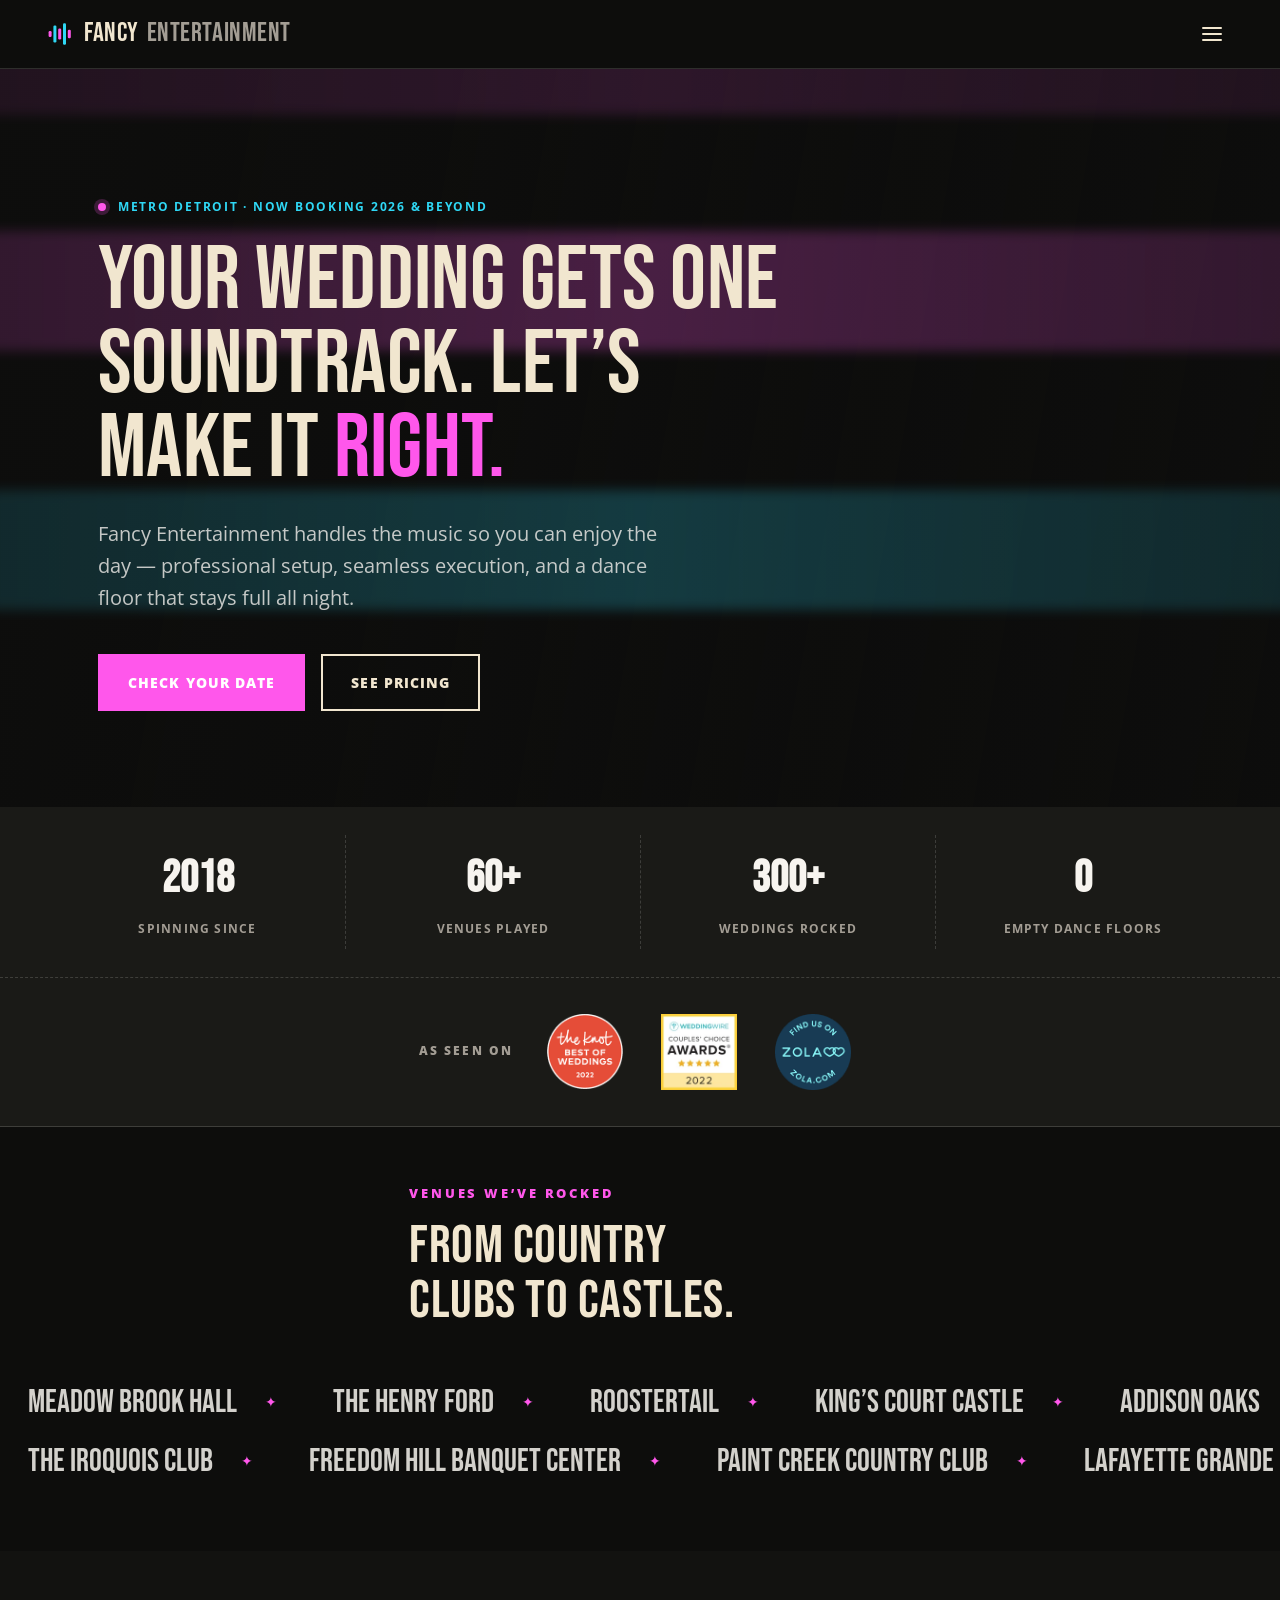
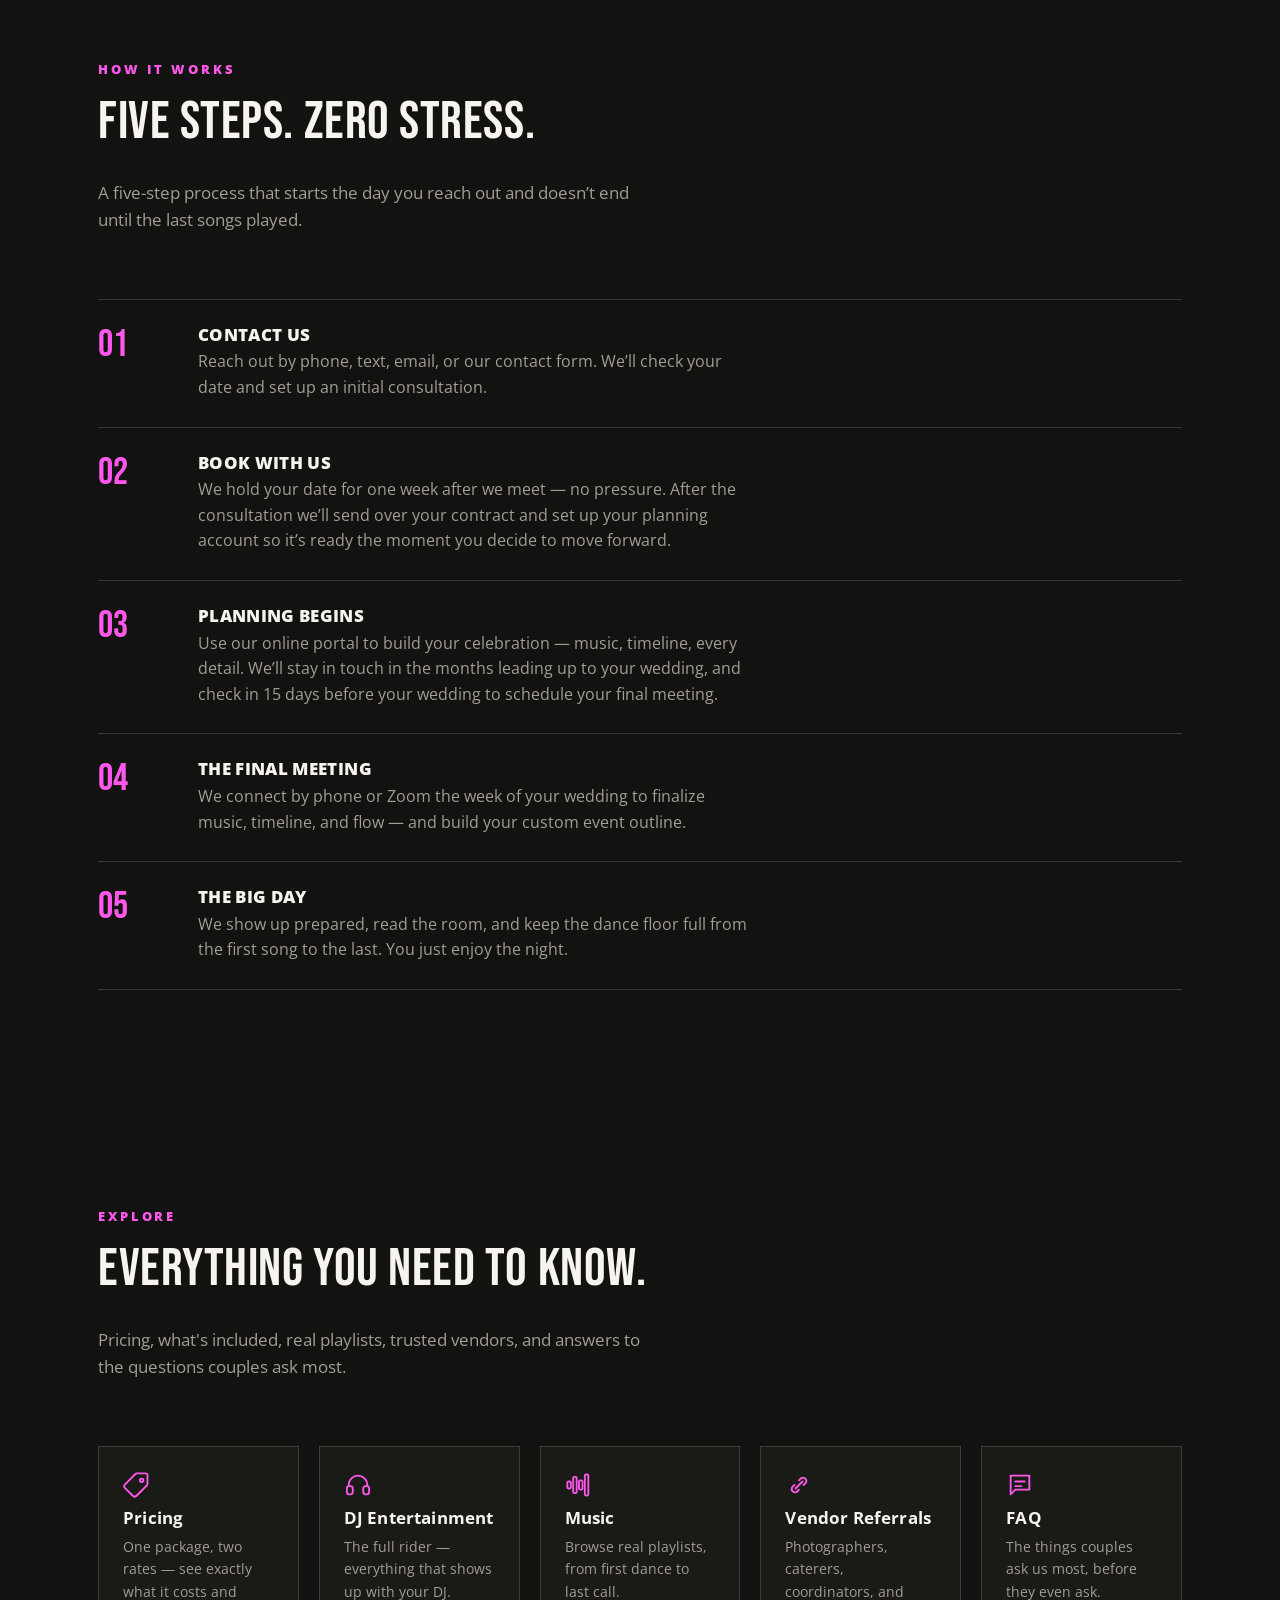
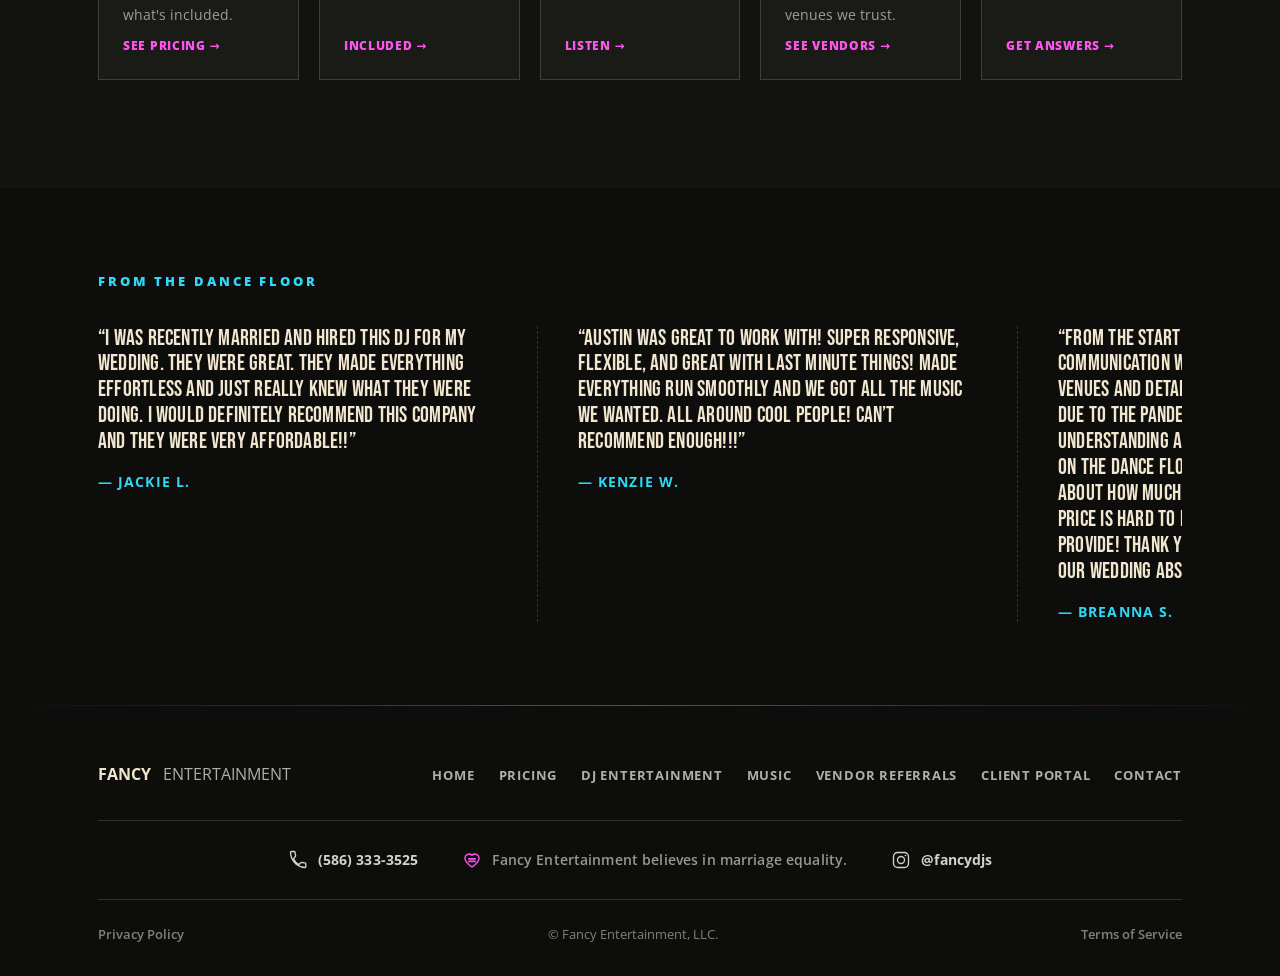
==== commit 75606416: "Remove text-wrap: balance from h1 to fix LCP render delay PageSpeed showed LCP at 3.4s ("needs impro" ====
--- a/index.html
+++ b/index.html
@@ -11,6 +11,8 @@
 <link rel="apple-touch-icon" href="/apple-touch-icon.png">
 <link rel="preload" as="font" type="font/woff2" href="/fonts/bebas-neue-400.woff2" crossorigin>
 <link rel="preload" as="font" type="font/woff2" href="/fonts/open-sans-400.woff2" crossorigin>
+<link rel="preload" as="font" type="font/woff2" href="/fonts/open-sans-700.woff2" crossorigin>
+<link rel="preload" as="font" type="font/woff2" href="/fonts/open-sans-800.woff2" crossorigin>
 <style>@font-face {
     font-family: 'Bebas Neue';
     font-style: normal;
@@ -112,8 +114,10 @@
     font-weight: 400;
     line-height: 1.02;
     letter-spacing: 0.01em;
+    margin: 0;
+  }
+  h2, h3 {
     text-wrap: balance;
-    margin: 0;
   }
   .accent {
     color: var(--magenta);
@@ -1035,12 +1039,17 @@
 <meta name="twitter:title" content="Fancy Entertainment | Wedding DJ &amp; MC — Metro Detroit">
 <meta name="twitter:description" content="Fancy Entertainment is a Metro Detroit wedding DJ and MC service. Insured, professional, one all-inclusive package — DJ/MC, sound, lighting, and online planning tools for your reception.">
 <meta name="twitter:image" content="https://www.fancydjs.com/images/og-image.jpg">
-<script async src="https://www.googletagmanager.com/gtag/js?id=G-C7B83X2B8D"></script>
 <script>
   window.dataLayer = window.dataLayer || [];
   function gtag(){dataLayer.push(arguments);}
   gtag('js', new Date());
   gtag('config', 'G-C7B83X2B8D');
+  window.addEventListener('load', function() {
+    var s = document.createElement('script');
+    s.async = true;
+    s.src = 'https://www.googletagmanager.com/gtag/js?id=G-C7B83X2B8D';
+    document.head.appendChild(s);
+  });
 </script>
 <script type="application/ld+json">
 {
@@ -1206,9 +1215,9 @@
     <div class="wrap aso-inner">
       <span class="aso-label">As seen on</span>
       <div class="aso-badges">
-        <a class="badge-slot badge-slot-round" href="https://www.theknot.com/marketplace/fancy-entertainment-lathrup-village-mi-2009225" target="_blank" rel="noopener"><img src="/images/badges/knot-best-of-weddings-2022.png" alt="The Knot Best of Weddings 2022"></a>
-        <a class="badge-slot" href="https://www.weddingwire.com/biz/fancy-entertainment-new-baltimore/3949e2703a5aef8e.html" target="_blank" rel="noopener"><img src="/images/badges/weddingwire-couples-choice-2022.webp" alt="WeddingWire Couples&rsquo; Choice Awards 2022"></a>
-        <a class="badge-slot" href="https://www.zola.com/wedding-vendors/wedding-bands-djs/fancy-entertainment" target="_blank" rel="noopener"><img src="/images/badges/zola-find-us-on.png" alt="Find us on Zola"></a>
+        <a class="badge-slot badge-slot-round" href="https://www.theknot.com/marketplace/fancy-entertainment-lathrup-village-mi-2009225" target="_blank" rel="noopener"><img src="/images/badges/knot-best-of-weddings-2022.png" alt="The Knot Best of Weddings 2022" width="160" height="159"></a>
+        <a class="badge-slot" href="https://www.weddingwire.com/biz/fancy-entertainment-new-baltimore/3949e2703a5aef8e.html" target="_blank" rel="noopener"><img src="/images/badges/weddingwire-couples-choice-2022.webp" alt="WeddingWire Couples&rsquo; Choice Awards 2022" width="160" height="160"></a>
+        <a class="badge-slot" href="https://www.zola.com/wedding-vendors/wedding-bands-djs/fancy-entertainment" target="_blank" rel="noopener"><img src="/images/badges/zola-find-us-on.png" alt="Find us on Zola" width="160" height="160"></a>
       </div>
     </div>
   </div>
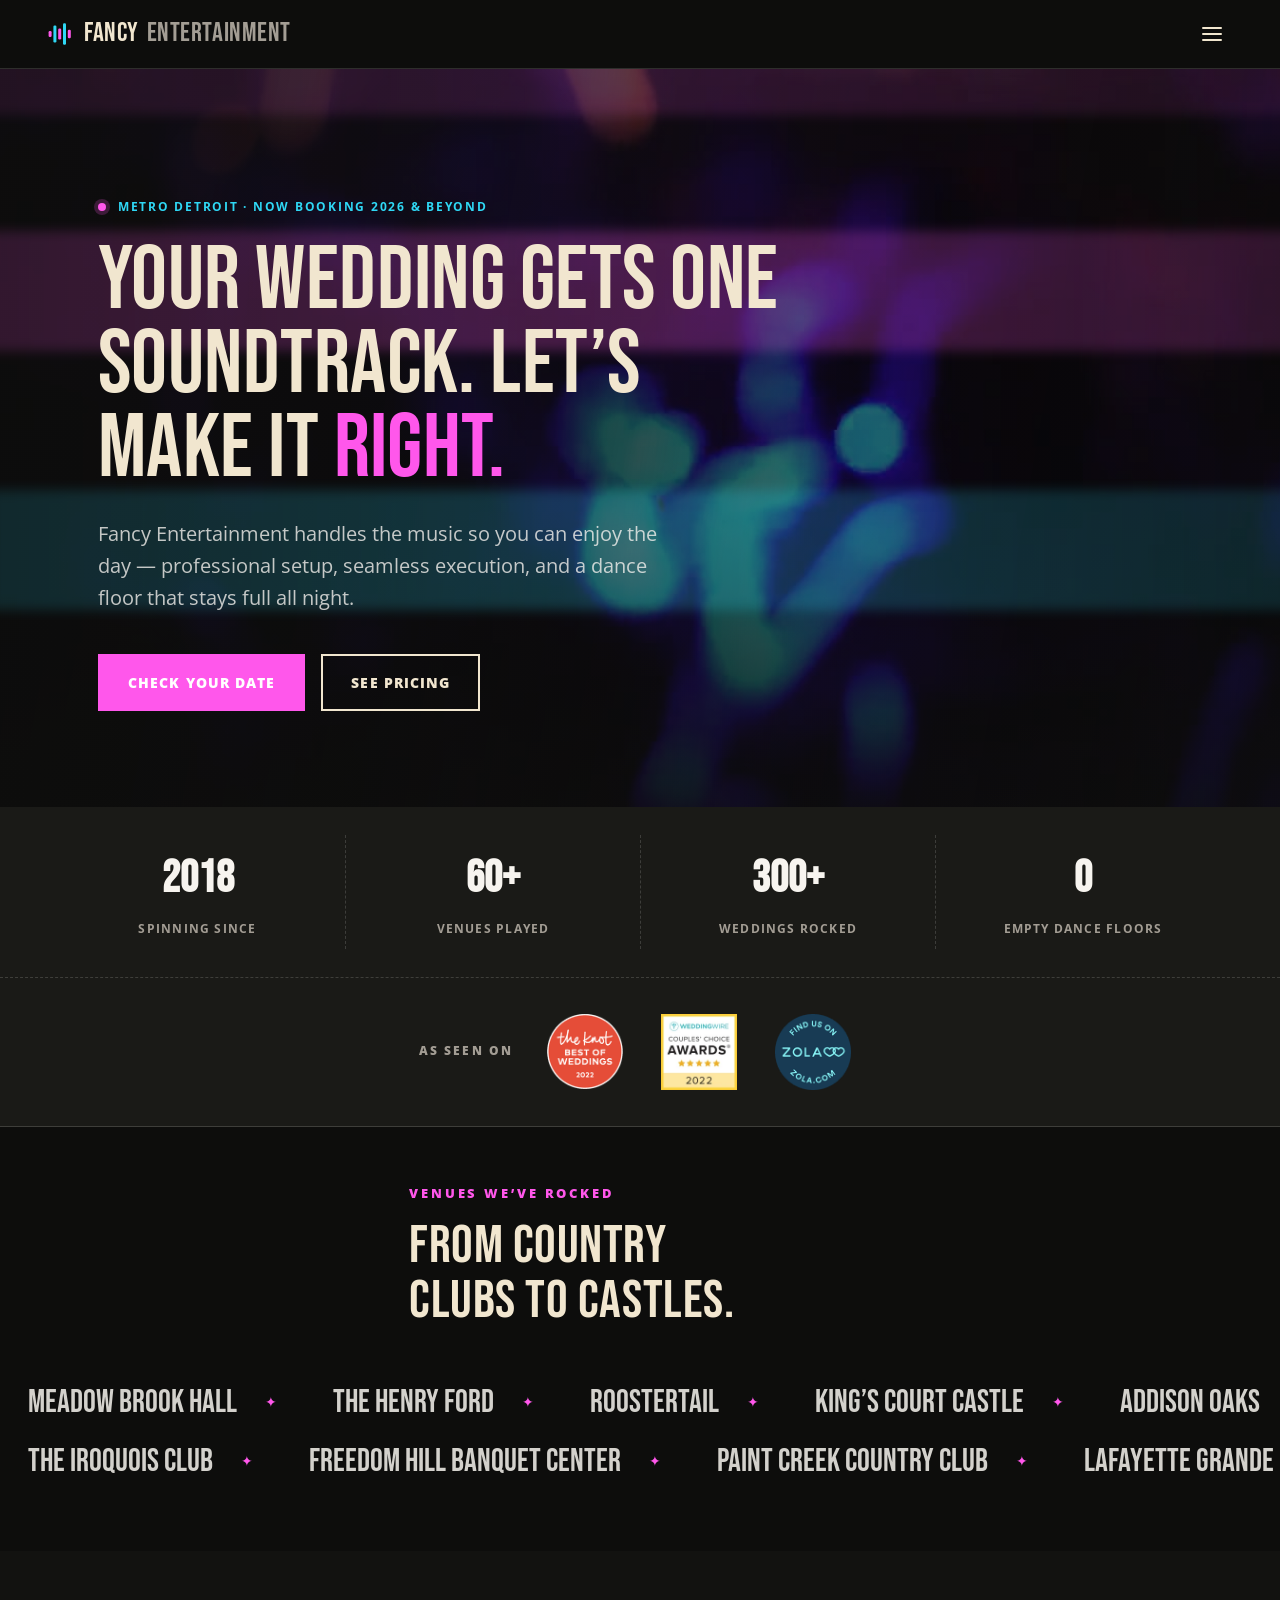
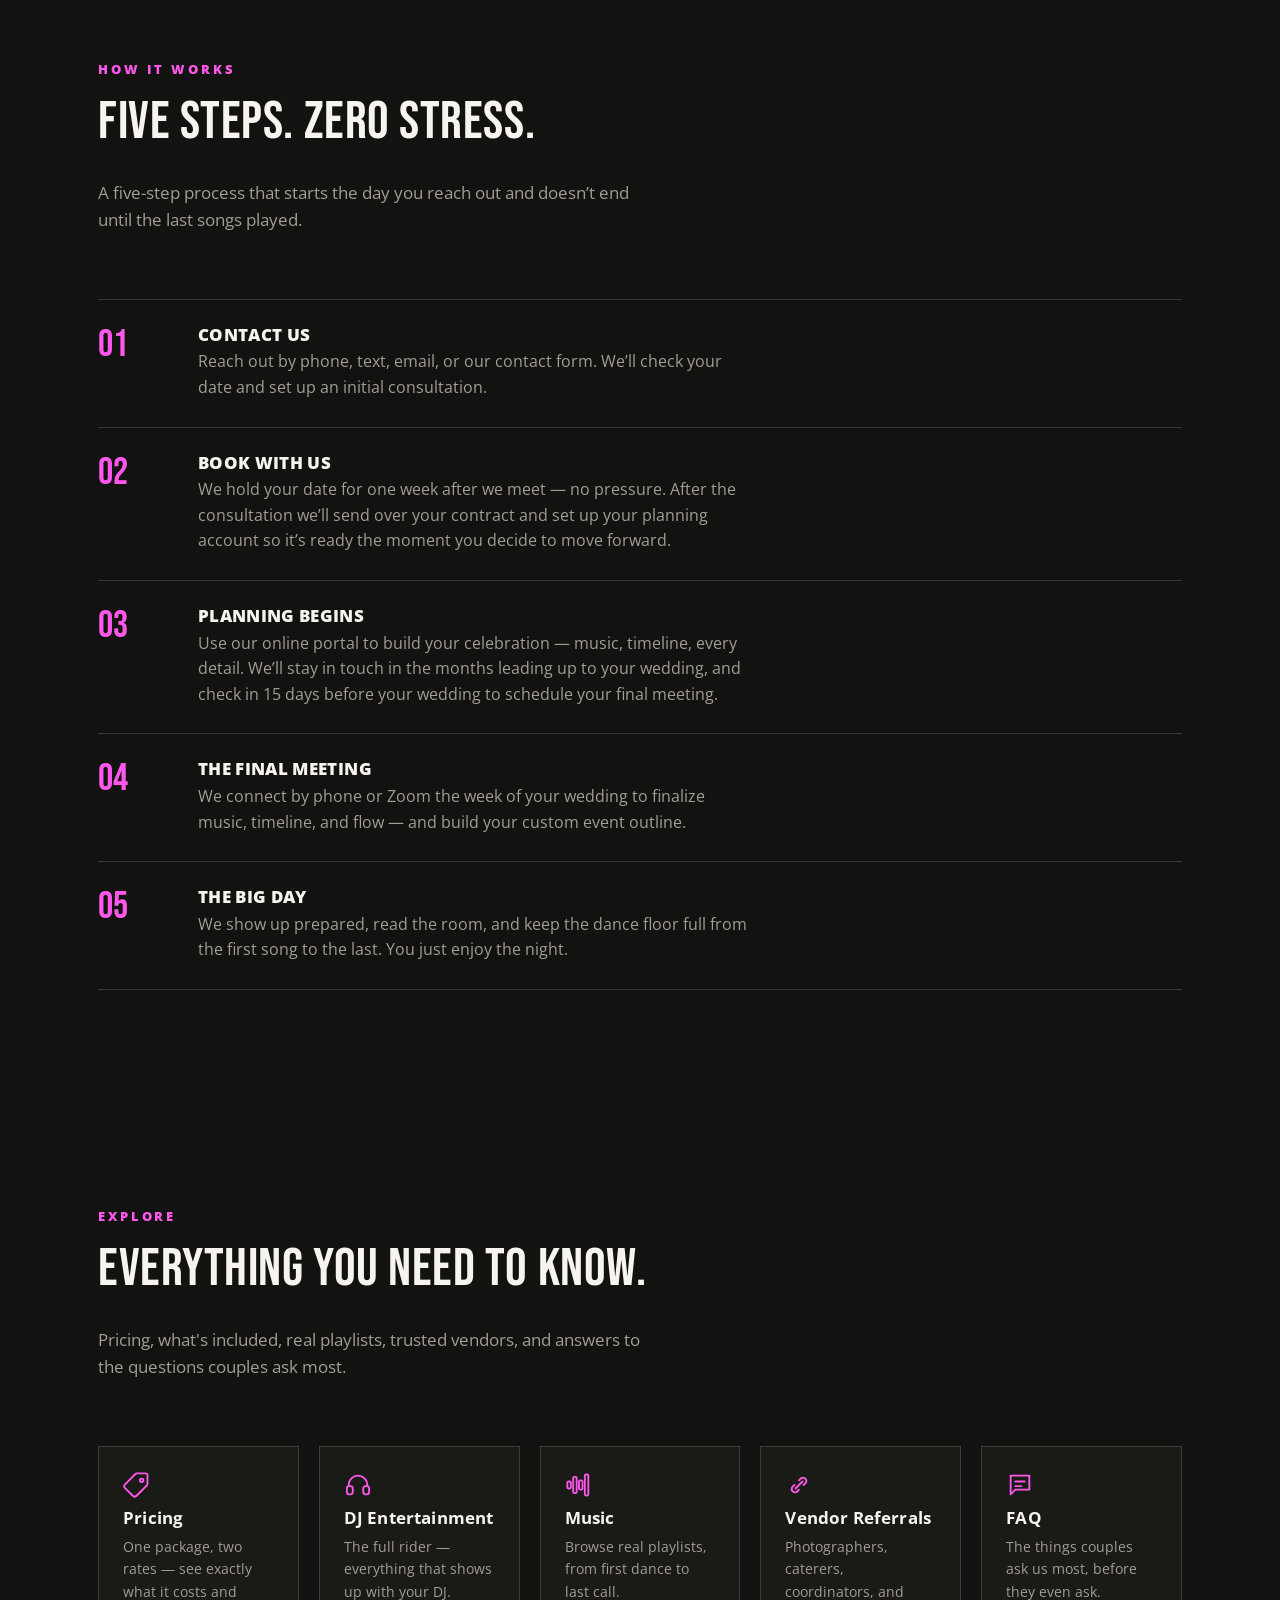
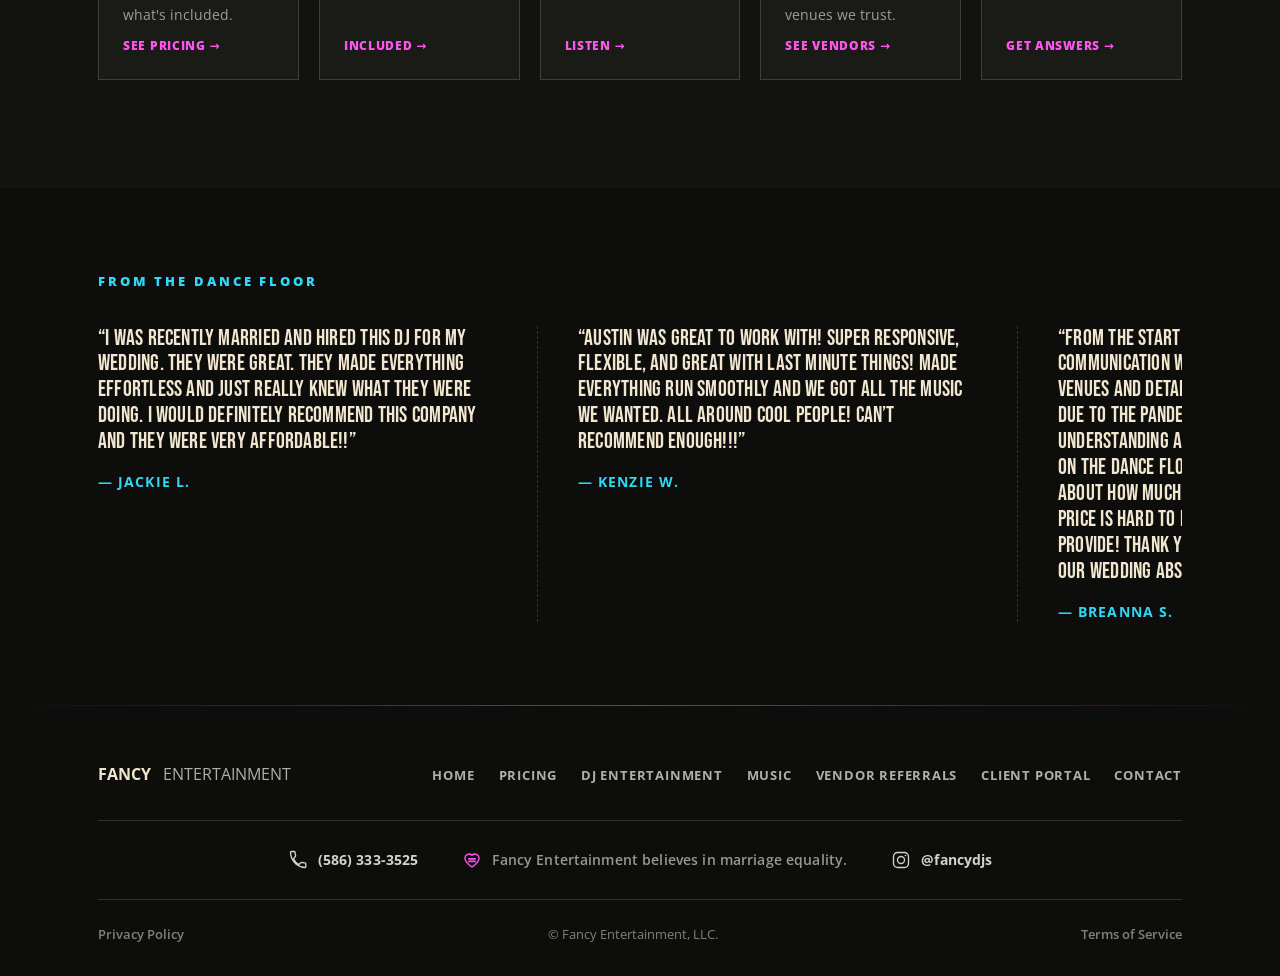
==== commit f53002b2: "Revert font-display experiment; defer hero video to after window.load font-display: optional didn't " ====
--- a/index.html
+++ b/index.html
@@ -1179,7 +1179,7 @@
 <main id="top">
 <section class="hero">
     <div class="hero-media" aria-hidden="true">
-      <video autoplay muted loop playsinline id="hero-video">
+      <video muted loop playsinline poster="/images/hero-poster.jpg" id="hero-video">
         <source src="/video/hero.mp4" type="video/mp4">
       </video>
       <div class="hero-scrim"></div>
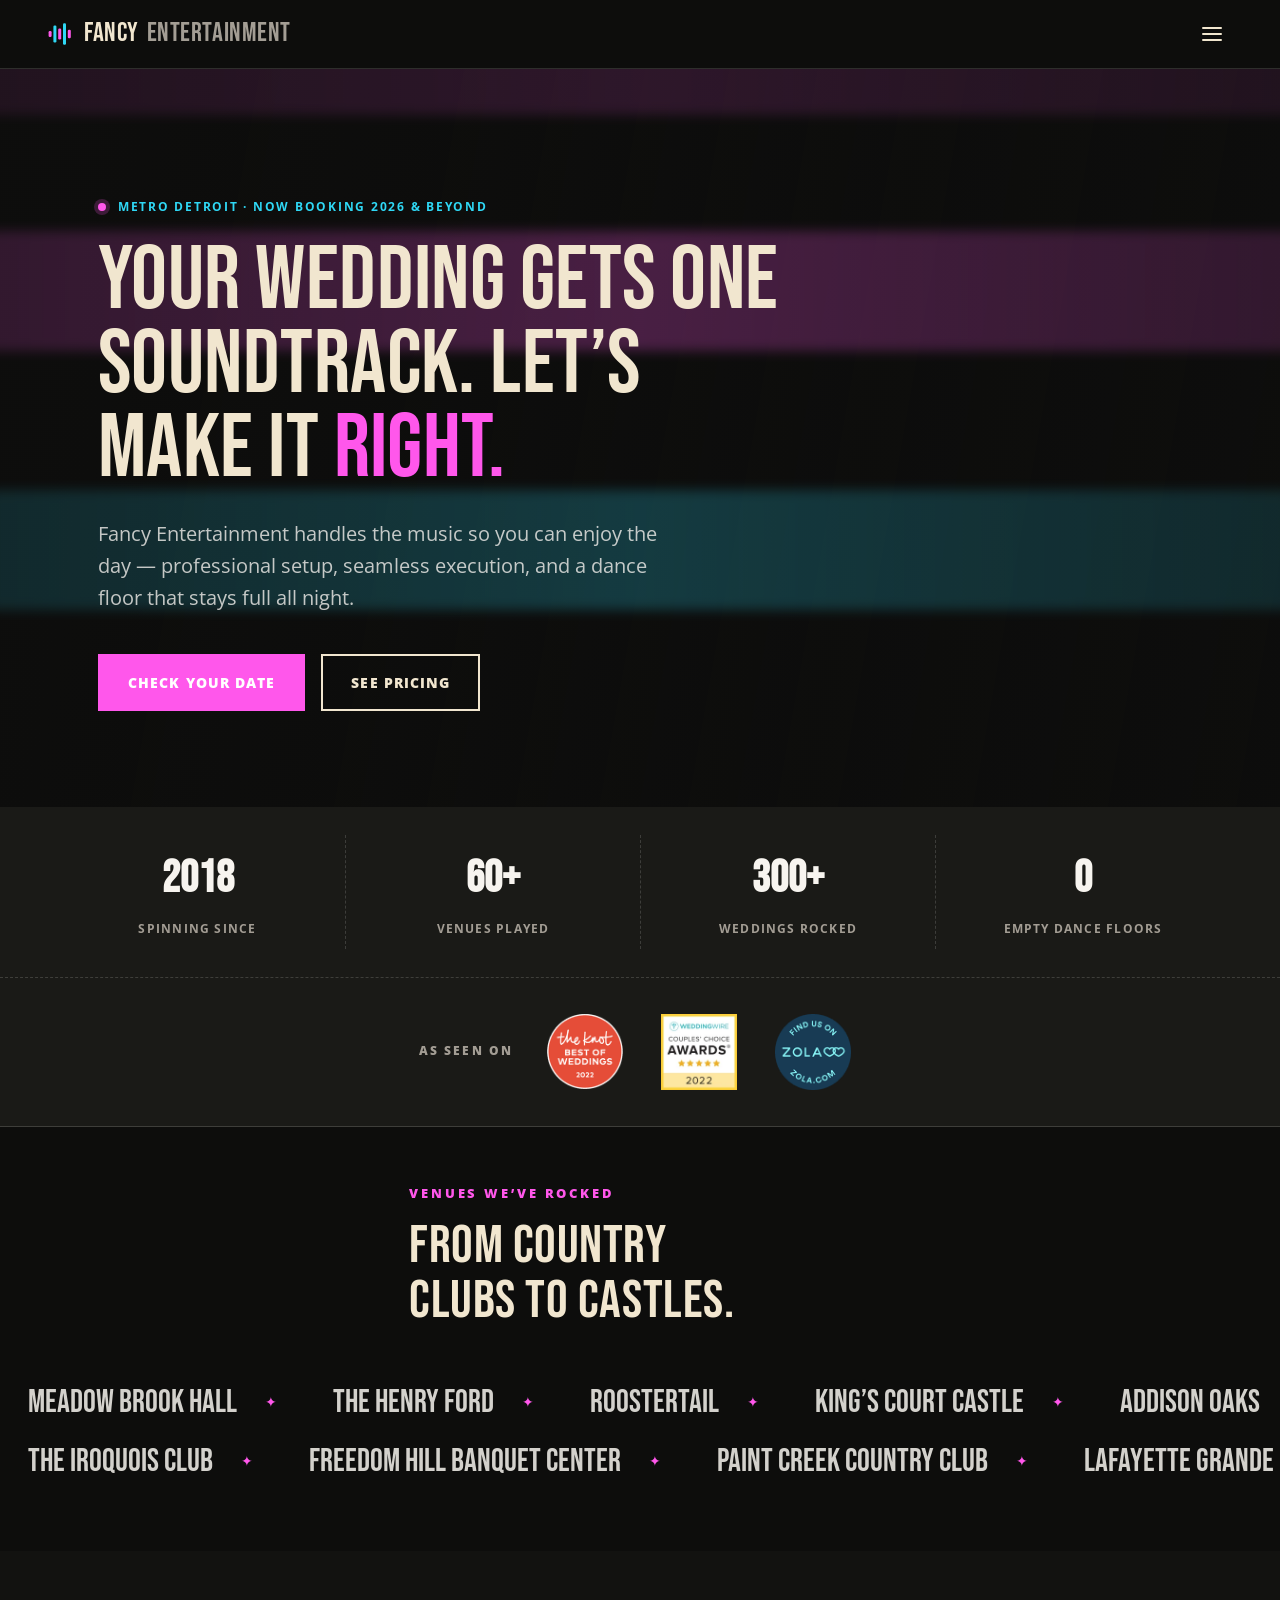
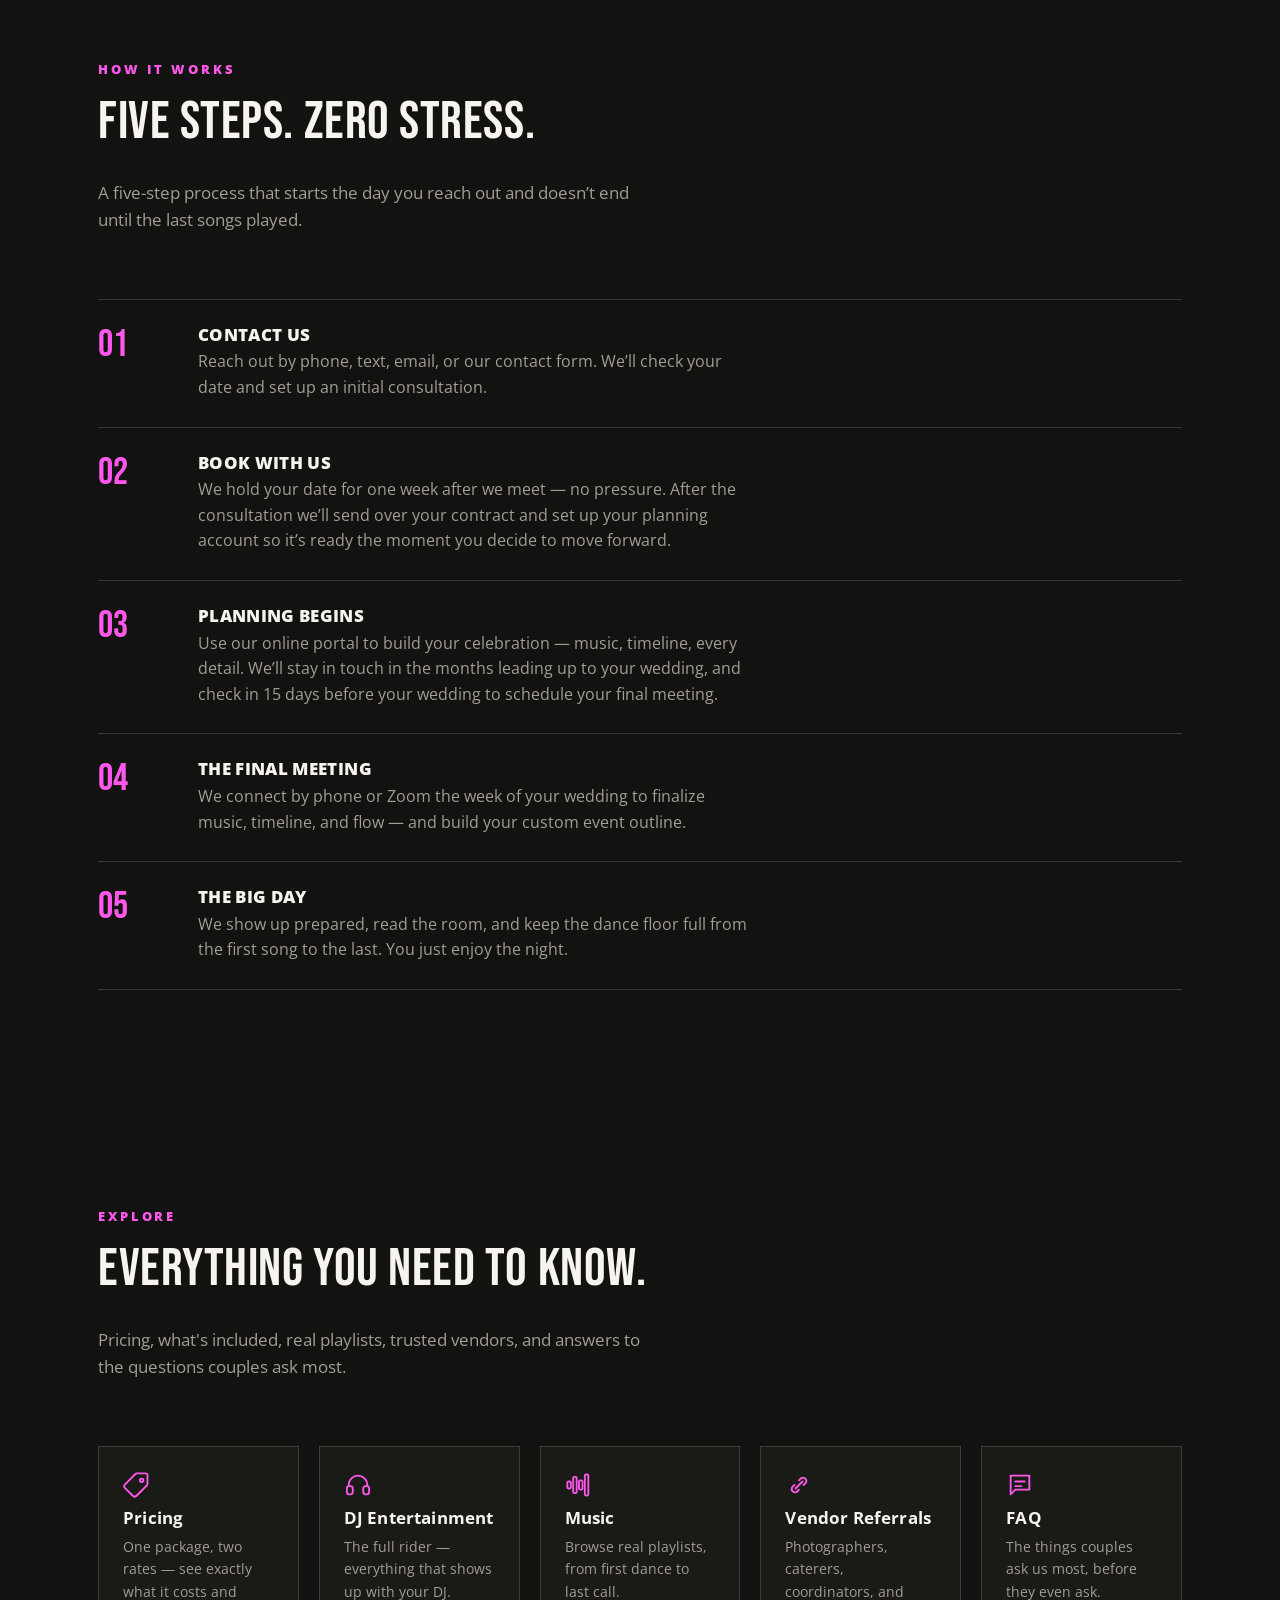
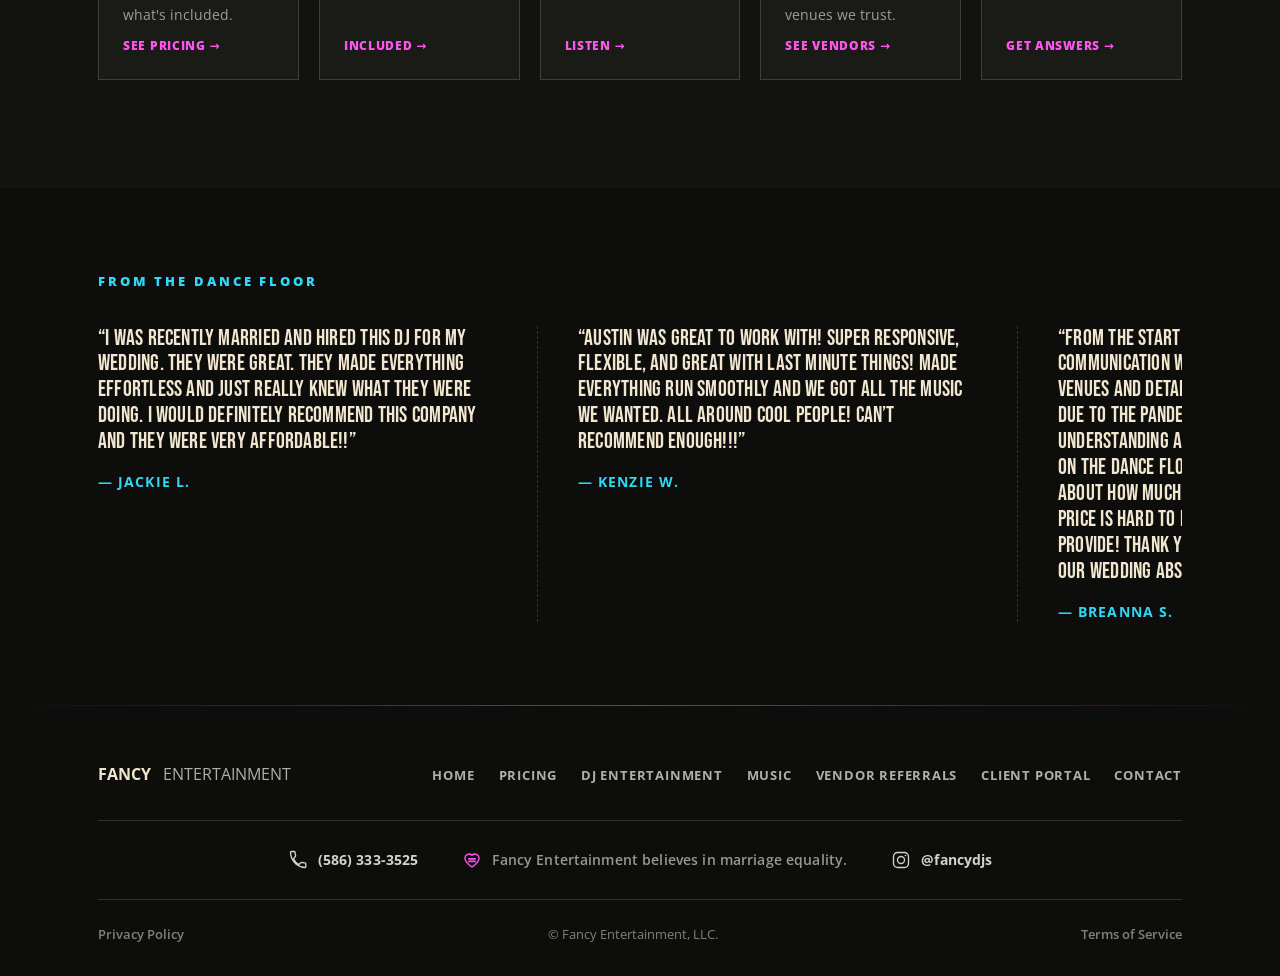
==== commit 8246b398: "Remove hero video poster — it regressed LCP instead of fixing it PageSpeed showed this made things w" ====
--- a/index.html
+++ b/index.html
@@ -1179,7 +1179,7 @@
 <main id="top">
 <section class="hero">
     <div class="hero-media" aria-hidden="true">
-      <video muted loop playsinline poster="/images/hero-poster.jpg" id="hero-video">
+      <video muted loop playsinline id="hero-video">
         <source src="/video/hero.mp4" type="video/mp4">
       </video>
       <div class="hero-scrim"></div>
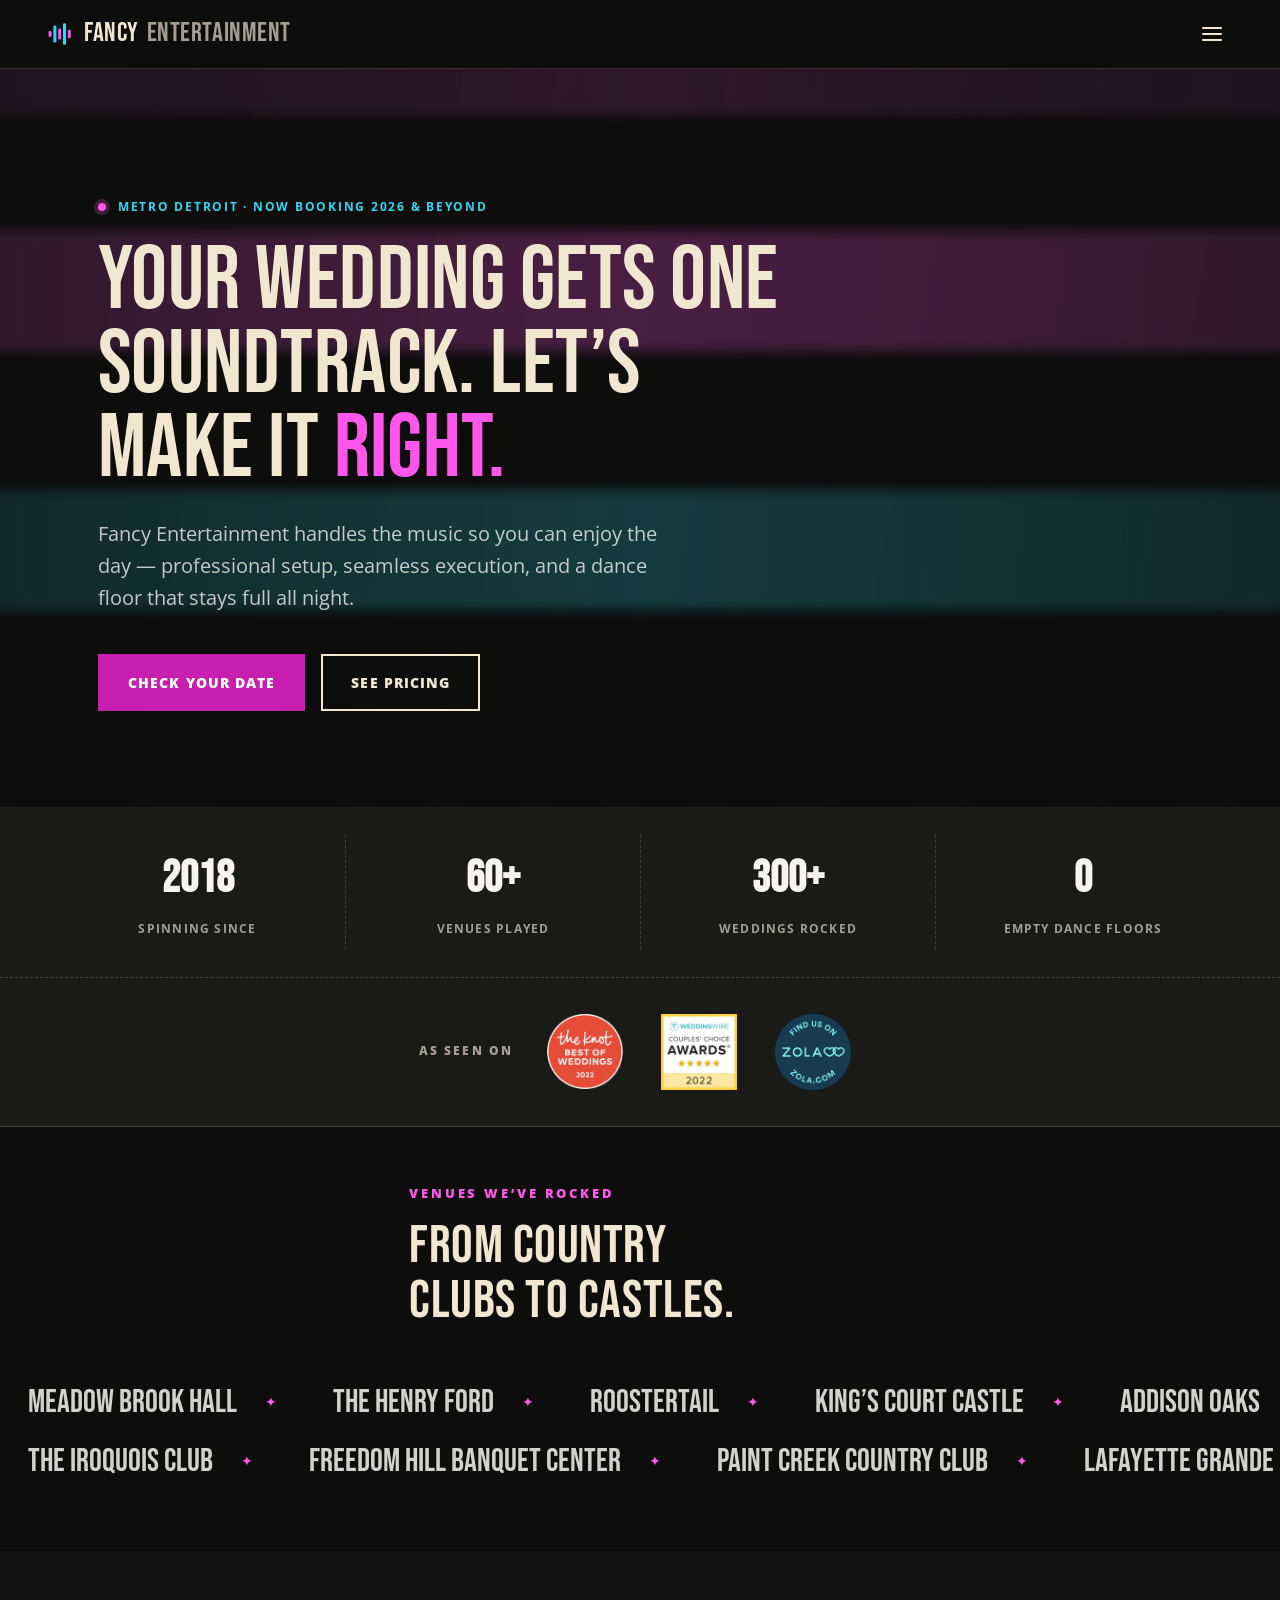
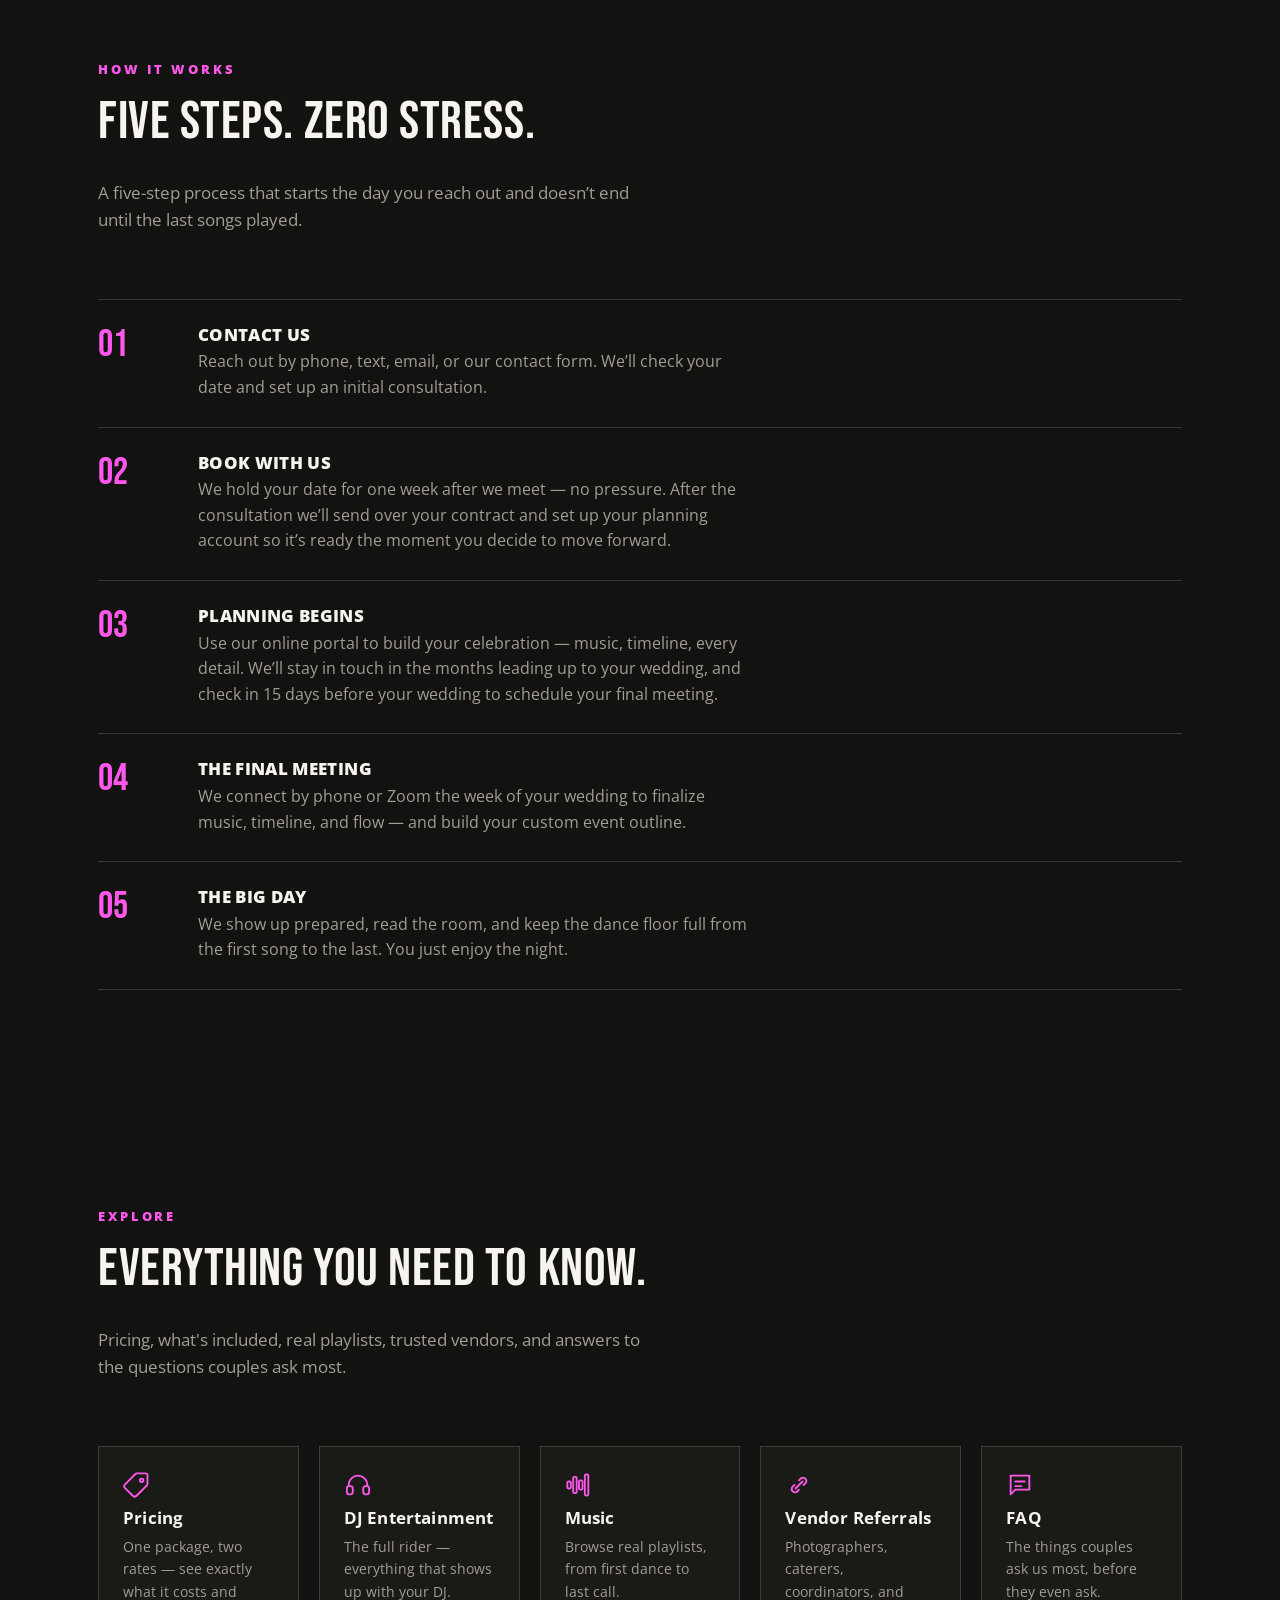
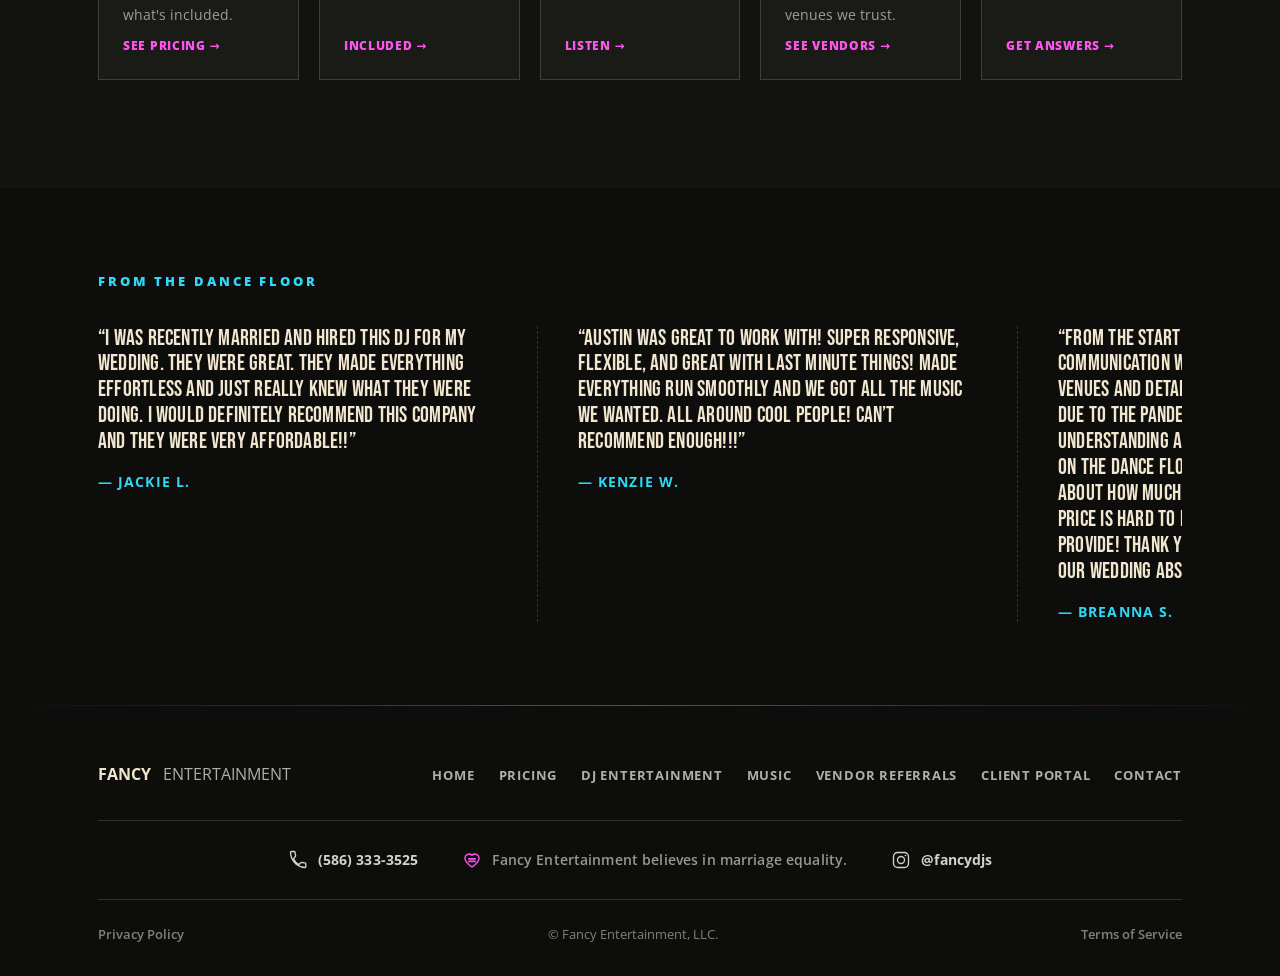
==== commit d8cdf2f1: "Fix insufficient contrast on CTA buttons (WCAG AA) PageSpeed flagged white text on the bright magent" ====
--- a/index.html
+++ b/index.html
@@ -54,6 +54,7 @@
     --paper: #f1e6cf;
     --magenta: #ff57eb;
     --magenta-deep: #c81fb0;
+    --magenta-darker: #8f007e;
     --cyan: #2fd8f5;
     --gray: #8f8a82;
 
@@ -153,10 +154,10 @@
   .btn:focus-visible { outline: 3px solid var(--cyan); outline-offset: 3px; }
   a:focus-visible, summary:focus-visible, button:focus-visible { outline: 2px solid var(--cyan); outline-offset: 3px; border-radius: 3px; }
   .btn-solid {
-    background: var(--magenta);
+    background: var(--magenta-deep);
     color: #ffffff;
   }
-  .btn-solid:hover { transform: translateY(-2px); background: var(--magenta-deep); }
+  .btn-solid:hover { transform: translateY(-2px); background: var(--magenta-darker); }
   .btn-outline {
     background: transparent;
     color: var(--hero-fg);
@@ -961,7 +962,7 @@
   }
   .footer-bottom a:hover { color: var(--magenta); }
 
-  ::selection { background: var(--magenta); color: #fff; }
+  ::selection { background: var(--magenta-deep); color: #fff; }
 
   /* ---------- EXPLORE GRID (home) ---------- */
   .explore-grid {
@@ -1017,7 +1018,7 @@
       right: 0;
       bottom: 0;
       z-index: 60;
-      background: var(--magenta);
+      background: var(--magenta-deep);
       color: #ffffff;
       text-decoration: none;
       font-weight: 800;
